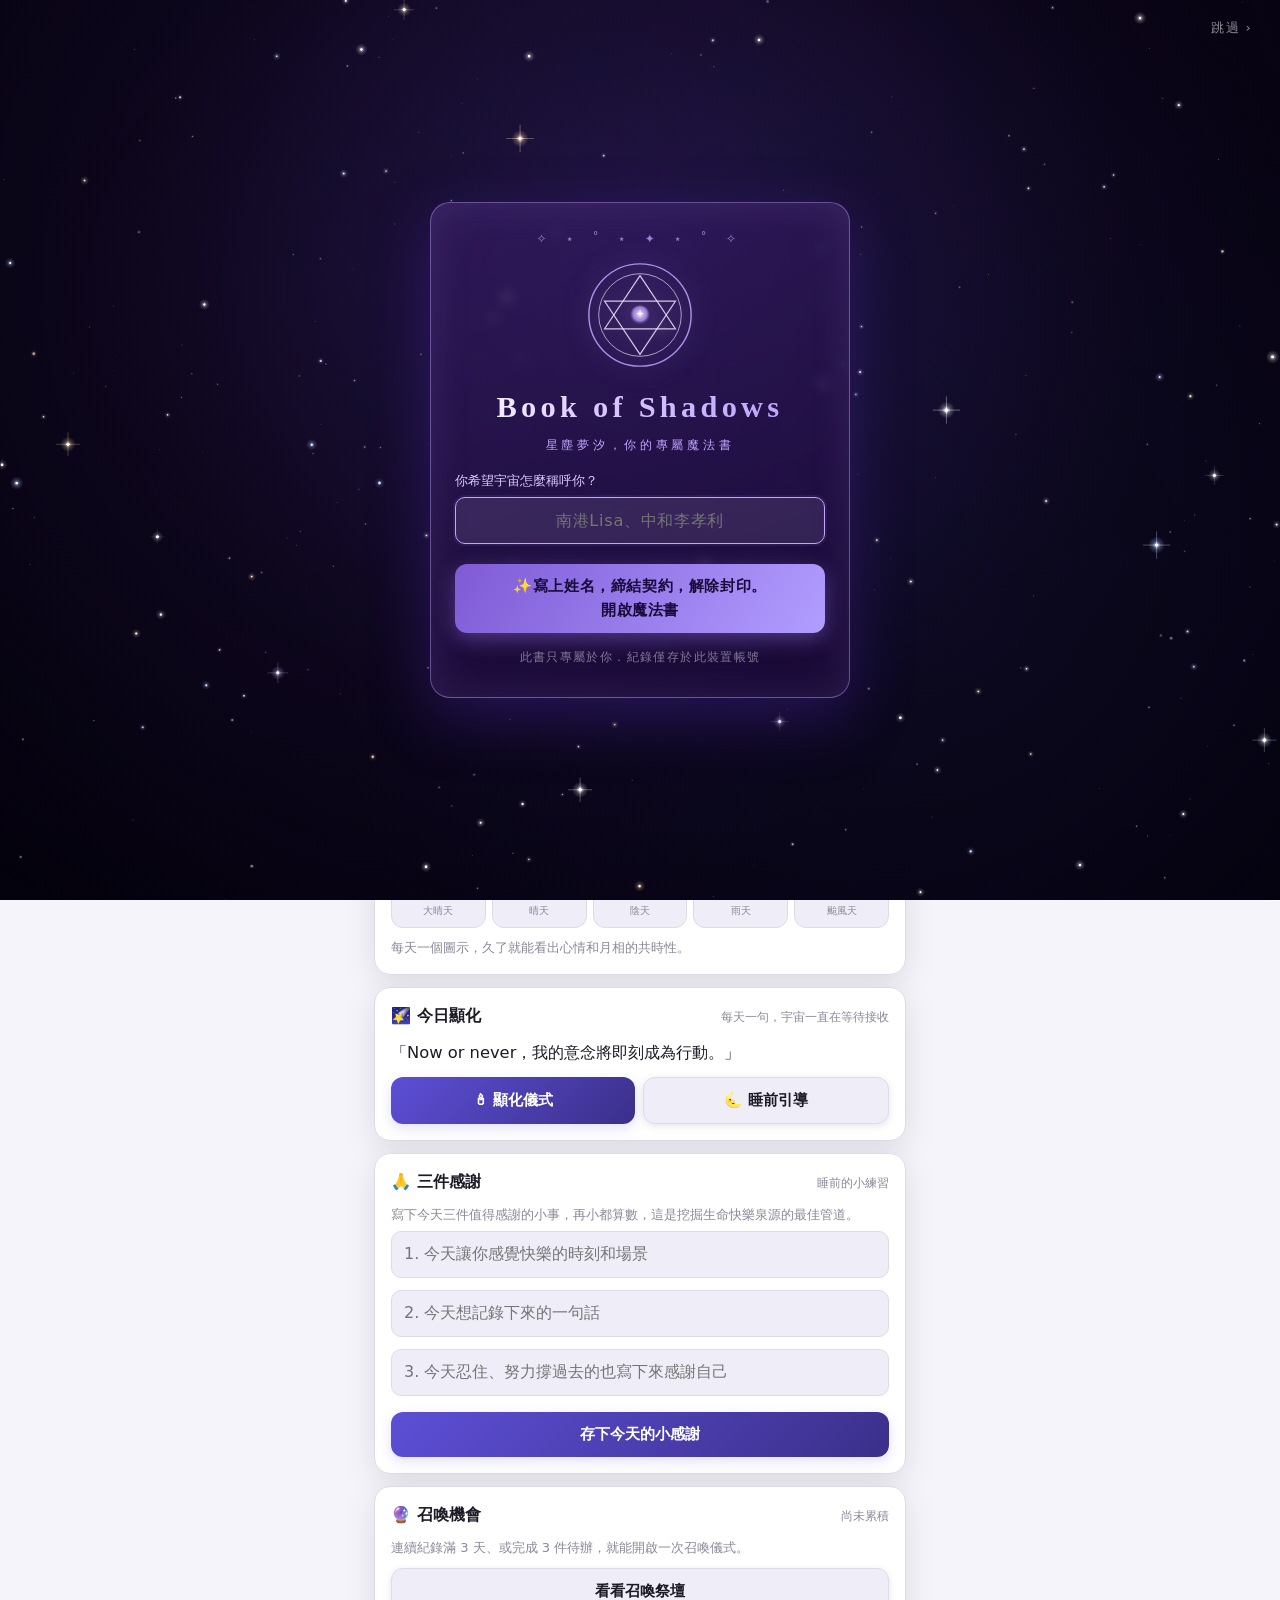
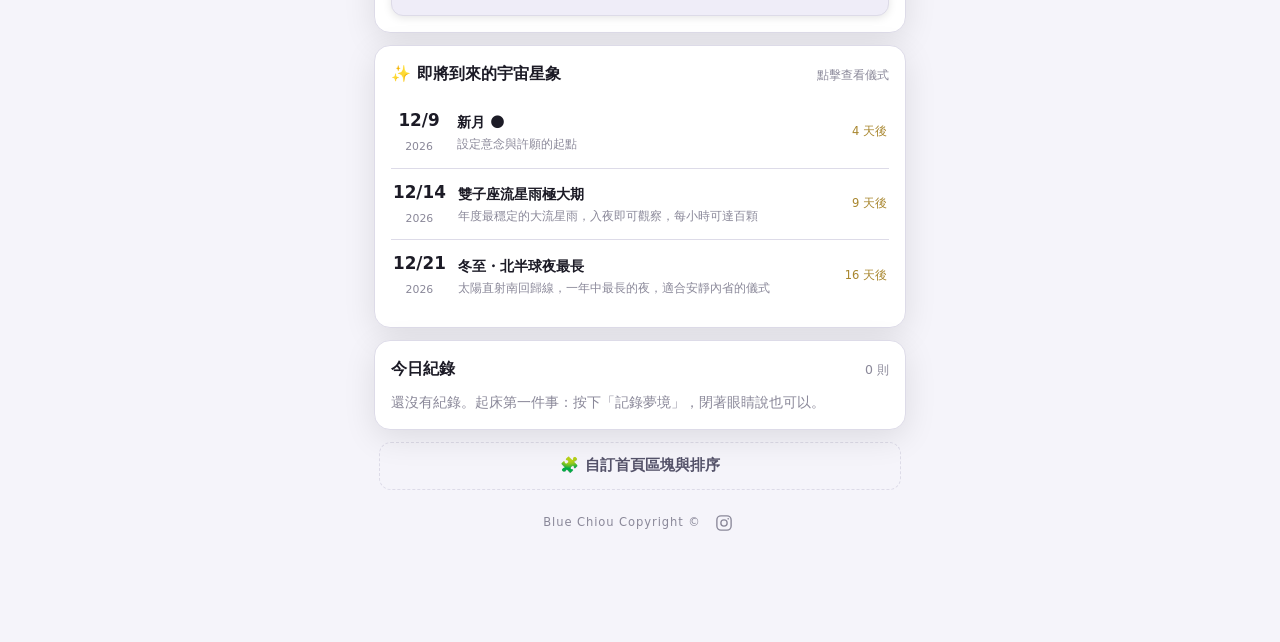
==== index.html @ 649ded1e "feat: 流星雨3%、首頁月齡連結、颱風天安慰視窗、首頁新增事項、三件感謝隨機文案、水晶常見功效、預約入口；fix(月曆): 滿月當天框線與其他格同尺寸 - copy.js：可由後台改的預設文案登記" ====
<!DOCTYPE html>
<html lang="zh-Hant">
<head>
<meta charset="UTF-8">
<meta name="viewport" content="width=device-width, initial-scale=1, viewport-fit=cover, user-scalable=no">
<title>星塵夢汐 Stardust DreamTide</title>
<meta name="description" content="星塵夢汐 — 夢境日記 × 月相許願 × CBT 自我紀錄 × 水晶圖鑑 × 時空膠囊（個人紀錄用途）">
<meta name="theme-color" content="#0d0d14">
<link rel="manifest" href="manifest.webmanifest">
<link rel="icon" href="icons/icon-192.png">
<link rel="apple-touch-icon" href="icons/apple-touch-icon.png">
<meta name="apple-mobile-web-app-capable" content="yes">
<meta name="apple-mobile-web-app-status-bar-style" content="black-translucent">
<meta name="apple-mobile-web-app-title" content="星塵夢汐">
<link rel="stylesheet" href="style.css">
</head>
<body>

<header class="app-header">
  <h1>星塵<span>夢汐</span> <small style="font-size:.65em;color:var(--ink-3)">Stardust DreamTide</small></h1>
  <!-- 收合狀態的動態月相：點一下才展開，平常只佔標題列右側一行字 -->
  <button class="today-moon" id="header-moon" type="button" aria-expanded="false" aria-label="展開即時月相"></button>
</header>

<main>
  <section id="view-today" class="view active"></section>
  <section id="view-dream" class="view"></section>
  <section id="view-cbt" class="view"></section>
  <section id="view-moon" class="view"></section>
  <section id="view-crystal" class="view"></section>
  <section id="view-cosmos" class="view"></section>
  <section id="view-summon" class="view"></section>
  <section id="view-more" class="view"></section>
  <section id="view-settings" class="view"></section>
  <footer class="app-footer">
    <span>Blue Chiou Copyright ©</span>
    <a class="ig-link" href="https://instagram.com/blueicn" target="_blank" rel="noopener noreferrer" aria-label="Blue 的 Instagram（在新分頁開啟）">
      <svg viewBox="0 0 24 24" width="18" height="18" fill="none" stroke="currentColor" stroke-width="1.8"
           stroke-linecap="round" stroke-linejoin="round" aria-hidden="true" focusable="false">
        <rect x="2.5" y="2.5" width="19" height="19" rx="5.5"/>
        <circle cx="12" cy="12" r="4.2"/>
        <circle cx="17.6" cy="6.4" r="1.1" fill="currentColor" stroke="none"/>
      </svg>
    </a>
  </footer>
</main>

<div id="book-landing" class="book-landing hidden" aria-hidden="true"></div>

<!-- 分頁列：可左右滑動，預設顯示六個 -->
<nav class="tabbar">
  <div class="tabbar-scroll" id="tabbar-scroll">
    <button data-tab="today" class="on"><span class="ico">🏠</span>首頁</button>
    <button data-tab="dream"><span class="ico">🌙</span>夢境</button>
    <button data-tab="cbt"><span class="ico">🧠</span>思考</button>
    <button data-tab="moon"><span class="ico">📅</span>月曆</button>
    <button data-tab="crystal"><span class="ico">💎</span>水晶</button>
    <button data-tab="cosmos"><span class="ico">🌌</span>宇宙</button>
    <button data-tab="summon"><span class="ico">🔮</span>召喚</button>
    <button data-tab="more"><span class="ico">🗝</span>寶庫</button>
    <button data-tab="settings"><span class="ico">⚙️</span>設定</button>
    <a data-tab="booking" class="tab-link" href="https://booking.bluechiou.com/" target="_blank" rel="noopener noreferrer"><span class="ico">🎟️</span>預約</a>
  </div>
</nav>

<div id="modal-root"></div>

<script>
  // 從 serverless config 讀 Google Client ID（非機密，可入前端；未設定則雲端功能自動隱藏）
  fetch("api/config", { cache: "no-store" })
    .then(r => r.ok ? r.json() : {})
    .then(c => {
      if (c.googleClientId) {
        window.STARDUST_GOOGLE_CLIENT_ID = c.googleClientId;
        // GIS 可能已經比 fetch 先跑完；補呼叫一次讓 Drive 按鈕出現
        if (typeof initCloud === "function") initCloud();
        if (typeof refreshCloudUI === "function") refreshCloudUI();
      }
    })
    .catch(() => {});
</script>
<script src="copy.js"></script>
<script src="app.js"></script>
<script src="crystal-data.js"></script>
<script src="crystals.js"></script>
<script src="cloud.js"></script>
<script src="account.js"></script>
<script async defer src="https://accounts.google.com/gsi/client"></script>
</body>
</html>
---- style.css ----
/* 夢汐 DreamTide — mobile-first, dark-first */
:root {
  --bg: #0d0d14;
  --surface: #16161f;
  --surface-2: #1e1e2b;
  --line: #2c2c3a;
  --ink: #f2f1f7;
  --ink-2: #b9b7c9;
  --ink-3: #8a8899;
  --accent: #8b7ff0;      /* 主品牌紫 */
  --accent-ink: #ffffff;  /* accent 上的文字色 */
  --accent-deep: #4a3a9a; /* accent 漸層深端 */
  --accent-soft: #2a2745;
  --gold: #e8c874;        /* 月亮金 */
  --chart-1: #3987e5;     /* 圖表單一系列（已驗證） */
  --good: #0ca30c;
  --danger: #e66767;
  /* 月曆圖例五色：刻意「不跟著主題走」。
     主題會改寫 --accent／--gold（暮色主題兩者甚至是同一個橘），
     月曆若沿用就會出現兩種標記同色、看不出差別。 */
  --cal-dream:    #8b7ff0;  /* 夢境・品牌紫 */
  --cal-diary:    #4a9eff;  /* 日記・晴空藍 */
  --cal-cbt:      #4ec9b0;  /* 思考紀錄・青綠 */
  --cal-newmoon:  #9fb6cd;  /* 新月・朔夜銀藍 */
  --cal-fullmoon: #e8c874;  /* 滿月・月亮金 */
  --radius: 16px;
  --nav-h: 62px;
}
@media (prefers-color-scheme: light) {
  :root {
    --bg: #f5f4fa;
    --surface: #ffffff;
    --surface-2: #efedf8;
    --line: #dddbe8;
    --ink: #1c1b26;
    --ink-2: #55536a;
    --ink-3: #8a8899;
    --accent: #5d4fd6;
    --accent-ink: #ffffff;
    --accent-deep: #3b2f8a;
    --accent-soft: #e6e2fb;
    --gold: #a8862e;
    --chart-1: #2a78d6;
    --cal-dream: #5d4fd6; --cal-diary: #2a78d6; --cal-cbt: #12897a;
    --cal-newmoon: #6d8299; --cal-fullmoon: #b8912f;
  }
}

/* 主題：暮色 Dusk（杏橘 × 靛紫 × 深夜藍） */
:root[data-theme="dusk"] {
  color-scheme: dark;
  --bg: #1e1b36;
  --surface: #292643;
  --surface-2: #353159;
  --line: #44426e;
  --ink: #f4f0f7;
  --ink-2: #bbaab8;
  --ink-3: #9d8fae;
  --accent: #e99e75;
  --accent-ink: #292643;
  --accent-deep: #c97f52;
  --accent-soft: #3b3663;
  --gold: #e99e75;
  --chart-1: #3987e5;
}
/* 主題：晨霧 Mist（灰藍 × 櫻粉 × 深青） */
:root[data-theme="mist"] {
  color-scheme: light;
  --bg: #eef3f7;
  --surface: #ffffff;
  --surface-2: #e4edf3;
  --line: #beceda;
  --ink: #22333c;
  --ink-2: #4f6874;
  --ink-3: #988080;
  --accent: #2b4c59;
  --accent-ink: #ffffff;
  --accent-deep: #1d3641;
  --accent-soft: #fcdcdc;
  --gold: #8f7570;
  --chart-1: #2a78d6;
  --cal-dream: #5d4fd6; --cal-diary: #2a78d6; --cal-cbt: #12897a;
  --cal-newmoon: #6d8299; --cal-fullmoon: #b8912f;
}

* { box-sizing: border-box; margin: 0; padding: 0; -webkit-tap-highlight-color: transparent; }
html { font-size: 16px; }
body {
  background: var(--bg);
  background-image:
    radial-gradient(ellipse at 20% 40%, rgba(139, 127, 240, 0.08) 0%, transparent 50%),
    radial-gradient(ellipse at 80% 60%, rgba(232, 200, 116, 0.05) 0%, transparent 50%),
    radial-gradient(ellipse at 50% 0%, rgba(139, 127, 240, 0.04) 0%, transparent 60%);
  background-attachment: fixed;
  color: var(--ink);
  font-family: system-ui, -apple-system, "Segoe UI", "PingFang TC", "Noto Sans TC", sans-serif;
  line-height: 1.55;
  padding-bottom: calc(var(--nav-h) + env(safe-area-inset-bottom));
  min-height: 100vh;
  position: relative;
}
body::before {
  content: "";
  position: fixed;
  top: 0; left: 0; right: 0; bottom: 0;
  background-image:
    radial-gradient(2px 2px at 20px 30px, rgba(255,255,255,.5), rgba(255,255,255,0)),
    radial-gradient(2px 2px at 60px 70px, rgba(255,255,255,.3), rgba(255,255,255,0)),
    radial-gradient(1px 1px at 50px 50px, rgba(255,255,255,.8), rgba(255,255,255,0)),
    radial-gradient(1px 1px at 130px 80px, rgba(255,255,255,.2), rgba(255,255,255,0)),
    radial-gradient(2px 2px at 100px 10px, rgba(255,255,255,.4), rgba(255,255,255,0));
  background-repeat: repeat;
  background-size: 200px 200px;
  animation: twinkle 5s ease-in-out infinite;
  pointer-events: none;
  z-index: -1;
}
@keyframes twinkle {
  0%, 100% { opacity: 0.3; }
  50% { opacity: 0.6; }
}

header.app-header {
  /* iPhone 加到主畫面後狀態列是透明的（black-translucent + viewport-fit=cover），內容會從螢幕最上緣開始畫。
     標題列不避開瀏覽器給的安全區，就會被狀態列／動態島蓋住——看不到，右上角的月相鈕也點不到
     （點狀態列區域只會讓頁面捲回頂端）。所以上緣要把安全區墊出來。 */
  padding: calc(18px + env(safe-area-inset-top, 0px)) 18px 6px;
  display: flex; align-items: baseline; justify-content: space-between;
  border-bottom: 1px solid rgba(139, 127, 240, 0.1);
  /* 釘住之後底下的內容會從後面捲過，需要一層底色才讀得清楚 */
  background: color-mix(in srgb, var(--bg) 84%, transparent);
  -webkit-backdrop-filter: blur(10px);
  backdrop-filter: blur(10px);
  position: -webkit-sticky;
  position: sticky;
  top: 0;
  z-index: 100;
}
header.app-header h1 {
  font-size: 1.25rem;
  letter-spacing: .06em;
  font-weight: 700;
  background: linear-gradient(135deg, var(--ink), var(--ink-2));
  -webkit-background-clip: text;
  -webkit-text-fill-color: transparent;
  background-clip: text;
}
header.app-header h1 span {
  color: var(--accent);
  -webkit-text-fill-color: unset;
  background: none;
}
header.app-header .today-moon {
  font-size: .9rem;
  color: var(--ink-2);
  font-weight: 500;
}

main { padding: 8px 14px 24px; max-width: 560px; margin: 0 auto; }
.view { display: none; }
.view.active { display: block; animation: fade .18s ease; }
@keyframes fade { from { opacity: 0; transform: translateY(4px); } to { opacity: 1; } }

.card {
  background: var(--surface);
  border: 1px solid var(--line);
  border-radius: var(--radius);
  padding: 16px;
  margin: 12px 0;
  backdrop-filter: blur(8px);
  box-shadow: 0 8px 32px rgba(0, 0, 0, 0.1);
  transition: all 0.3s ease;
}
.card:hover {
  border-color: var(--accent-soft);
  box-shadow: 0 12px 48px rgba(139, 127, 240, 0.12);
}
.card h2 { font-size: 1rem; margin-bottom: 10px; display: flex; align-items: center; gap: 8px; }
.card h2 .sub { font-size: .78rem; color: var(--ink-3); font-weight: normal; margin-left: auto; }
.muted { color: var(--ink-3); font-size: .85rem; }
.small { font-size: .82rem; }

/* buttons */
button { font: inherit; color: inherit; background: none; border: none; cursor: pointer; }
.btn {
  display: inline-flex; align-items: center; justify-content: center; gap: 6px;
  background: linear-gradient(135deg, var(--accent), var(--accent-deep));
  color: var(--accent-ink);
  padding: 11px 18px; border-radius: 12px; font-size: .95rem; font-weight: 600;
  width: 100%;
  border: none;
  box-shadow: 0 4px 12px rgba(139, 127, 240, 0.25);
  transition: all 0.2s ease;
}
.btn:hover {
  transform: translateY(-2px);
  box-shadow: 0 8px 20px rgba(139, 127, 240, 0.35);
}
.btn.secondary {
  background: var(--surface-2);
  color: var(--ink);
  border: 1px solid var(--line);
  box-shadow: 0 2px 8px rgba(0, 0, 0, 0.1);
}
.btn.secondary:hover {
  background: var(--surface-2);
  border-color: var(--accent);
  box-shadow: 0 4px 12px rgba(139, 127, 240, 0.15);
}
.btn.ghost {
  background: none;
  border: 1px dashed var(--line);
  color: var(--ink-2);
  box-shadow: none;
}
.btn.ghost:hover {
  border-color: var(--accent);
  color: var(--accent);
  background: rgba(139, 127, 240, 0.05);
}
.btn.small { width: auto; padding: 7px 14px; font-size: .85rem; }
a.btn { text-decoration: none; }   /* <a class="btn"> 會吃到連結預設底線，拿掉才跟一般按鈕一致 */
.btn.danger { border-color: var(--danger); color: var(--danger); }
.btn.danger:not(.ghost):not(.secondary) { background: var(--danger); color: #fff; border: none; }
.btn:active { transform: scale(.98); }
.btn-row { display: flex; gap: 8px; margin-top: 10px; }
.btn-row .btn { flex: 1; }

/* big mic */
.mic-big {
  display: flex; flex-direction: column; align-items: center; gap: 8px;
  margin: 14px auto; width: 108px; height: 108px; border-radius: 50%;
  background: radial-gradient(circle at 35% 30%, var(--accent), var(--accent-deep));
  color: var(--accent-ink); font-size: 2rem; justify-content: center;
  box-shadow: 0 6px 24px rgba(120, 100, 240, .35);
}
.mic-big small { font-size: .7rem; letter-spacing: .1em; }
.mic-big.rec { animation: pulse 1.2s infinite; background: radial-gradient(circle at 35% 30%, #e66767, #a33); }
@keyframes pulse { 0%,100% { transform: scale(1);} 50% { transform: scale(1.06);} }

/* inputs */
textarea, input[type="text"], input[type="date"], input[type="time"], input[type="number"], select {
  width: 100%;
  background: var(--surface-2);
  color: var(--ink);
  border: 1px solid var(--line);
  border-radius: 10px;
  padding: 10px 12px;
  font: inherit;
  margin: 6px 0;
  transition: all 0.2s ease;
  backdrop-filter: blur(4px);
}
textarea:focus, input:focus, select:focus {
  outline: none;
  border-color: var(--accent);
  box-shadow: 0 0 0 2px rgba(139, 127, 240, 0.1);
}
textarea { min-height: 88px; resize: vertical; }
label.field {
  display: block;
  font-size: .82rem;
  color: var(--ink-2);
  margin-top: 10px;
  font-weight: 500;
}

/* chips */
.chips { display: flex; flex-wrap: wrap; gap: 8px; margin: 8px 0; }
.chip {
  padding: 6px 13px; border-radius: 999px; font-size: .85rem;
  background: var(--surface-2); border: 1px solid var(--line); color: var(--ink-2);
}
.chip.on { background: var(--accent-soft); border-color: var(--accent); color: var(--ink); }

/* sliders */
.slider-row { display: flex; align-items: center; gap: 12px; margin: 8px 0; }
.slider-row input[type="range"] { flex: 1; accent-color: var(--accent); }
.slider-row output { min-width: 2.6em; text-align: right; font-variant-numeric: tabular-nums; font-weight: 600; }
.slider-row .emo-name { min-width: 3.6em; font-size: .85rem; color: var(--ink); }

/* 顯化語錄 */
.affirmation { font-size: 1.02rem; line-height: 1.7; margin: 8px 0; color: var(--ink); }

/* 呼吸引導圓圈（4-7-8：吸 4 秒→停 7 秒→吐 8 秒，一輪 19 秒） */
.breath-wrap { display: flex; flex-direction: column; align-items: center; gap: 8px; margin: 14px 0 6px; }
.breath-circle {
  width: 90px; height: 90px; border-radius: 50%;
  background: radial-gradient(circle at 35% 30%, var(--accent-soft), var(--accent));
  opacity: .85; animation: breath478 19s ease-in-out infinite;
}
@keyframes breath478 { 0% { transform: scale(.6); } 21% { transform: scale(1); } 58% { transform: scale(1); } 100% { transform: scale(.6); } }
@media (prefers-reduced-motion: reduce) { .breath-circle { animation: none; } }

/* 夢汐 AI 聊天 */
.chat-log { max-height: 44vh; overflow-y: auto; display: flex; flex-direction: column; gap: 8px; margin: 10px 0; }
.chat-msg {
  max-width: 86%; padding: 8px 12px; border-radius: 14px;
  font-size: .9rem; line-height: 1.6; white-space: pre-wrap; word-break: break-word;
}
.chat-msg.user { align-self: flex-end; background: var(--accent-soft); border: 1px solid var(--accent); }
.chat-msg.assistant { align-self: flex-start; background: var(--surface-2); border: 1px solid var(--line); }

/* 喜怒哀樂：四個情緒分類下拉選單 */
.emo-cats { display: flex; gap: 8px; margin: 8px 0; }
.emo-cats select { flex: 1; min-width: 0; margin: 0; padding: 10px 6px; text-align: center; text-align-last: center; }

/* 自訂情緒：輸入 + ＋ 新增 */
.add-emo { display: flex; gap: 8px; align-items: center; margin: 8px 0; }
.add-emo input[type="text"] { margin: 0; }
.add-emo .btn { flex: 0 0 auto; width: auto; }

/* entry list */
.entry { border-top: 1px solid var(--line); padding: 12px 2px; }
.entry:first-of-type { border-top: none; }
.entry .meta { font-size: .75rem; color: var(--ink-3); display: flex; gap: 8px; flex-wrap: wrap; }
.entry .body { margin-top: 4px; white-space: pre-wrap; word-break: break-word; }
.entry .tags { margin-top: 6px; display: flex; flex-wrap: wrap; gap: 6px; }
.entry .tags span { font-size: .72rem; background: var(--surface-2); border-radius: 999px; padding: 2px 9px; color: var(--ink-2); }
.entry img { max-width: 100%; border-radius: 10px; margin-top: 8px; }
.entry-actions { margin-top: 6px; display:flex; gap:12px; }
.entry-actions button { font-size: .75rem; color: var(--ink-3); text-decoration: underline; }

/* bottom nav */
nav.tabbar {
  position: fixed; bottom: 0; left: 0; right: 0; z-index: 50;
  height: calc(var(--nav-h) + env(safe-area-inset-bottom));
  padding-bottom: env(safe-area-inset-bottom);
  background: var(--surface); border-top: 1px solid var(--line);
  display: flex;
}
/* 可左右滑動：預設顯示六個，其餘滑動帶出 */
.tabbar-scroll {
  display: flex; width: 100%; height: 100%;
  overflow-x: auto; overflow-y: hidden;
  scroll-snap-type: x proximity;
  -webkit-overflow-scrolling: touch;
  scrollbar-width: none;
}
.tabbar-scroll::-webkit-scrollbar { display: none; }
nav.tabbar button {
  flex: 0 0 calc(100% / 6); scroll-snap-align: start;
  display: flex; flex-direction: column; align-items: center; justify-content: center;
  gap: 2px; font-size: .68rem; color: var(--ink-3);
}
nav.tabbar a.tab-link {
  flex: 0 0 calc(100% / 6); scroll-snap-align: start; text-decoration: none;
  display: flex; flex-direction: column; align-items: center; justify-content: center;
  gap: 2px; font-size: .68rem; color: var(--gold);
}
nav.tabbar button .ico, nav.tabbar a.tab-link .ico { font-size: 1.25rem; }
nav.tabbar button.on { color: var(--accent); }
/* 右側漸層提示：暗示還有更多分頁可以滑 */
nav.tabbar::after {
  content: ""; position: absolute; right: 0; top: 0; width: 22px;
  height: var(--nav-h); pointer-events: none;
  background: linear-gradient(to right, transparent, var(--surface));
}

/* moon calendar */
.cal-head { display: flex; align-items: center; justify-content: space-between; margin-bottom: 8px; }
.cal-head b { font-size: 1.02rem; }
/* minmax(0,1fr)：格子內容再高，也不准把整排欄寬撐開（aspect-ratio 會讓高度反過來撐寬度） */
.cal-grid { display: grid; grid-template-columns: repeat(7, minmax(0, 1fr)); gap: 4px; }
.cal-grid .dow { text-align: center; font-size: .68rem; color: var(--ink-3); padding: 4px 0; }
.cal-cell {
  aspect-ratio: 1 / 1.15; border-radius: 10px; background: var(--surface-2);
  display: flex; flex-direction: column; align-items: center; justify-content: center;
  gap: 1px; font-size: .72rem; color: var(--ink-2); position: relative; border: 1px solid transparent;
}
.cal-cell.moon-cell { line-height: 1.25; gap: 2px; }
.cal-cell.blank { background: none; }
.cal-cell.today { border-color: var(--accent); }
.cal-cell.sel { background: var(--accent-soft); }
/* 月曆五色各自獨立，不可互相撞色：
   夢境=品牌紫／日記=藍／思考=青綠／新月=銀藍／滿月=金。
   新月原為 #b3a4ff，與夢境的紫幾乎同色；改成「朔夜銀藍」——
   新月是天空最暗的一晚，銀藍比紫更貼題，也和金色滿月形成冷暖對照。 */
.cal-cell.newmoon { border: 2px dashed var(--cal-newmoon); box-shadow: inset 0 0 0 1px rgba(140,168,196,.28); }
.cal-cell.fullmoon { border: 2px solid var(--cal-fullmoon); box-shadow: 0 0 12px rgba(232,200,116,.35), inset 0 0 0 1px rgba(232,200,116,.4); }
.cal-cell.today.newmoon, .cal-cell.today.fullmoon { border-width: 2px; }
.cal-cell .moon { font-size: .95rem; }
/* 日期旁的「月亮＋照度%」：同時是「詳細月相」的入口，所以邊框會慢慢亮起來提示可以點 */
.cal-cell .moon-chip {
  display: flex; flex-direction: column; align-items: center; gap: 0;
  padding: 1px 4px 2px; line-height: 1; cursor: pointer;
  font: inherit; color: var(--ink-2); background: transparent;
  border: 1px solid color-mix(in srgb, var(--accent) 22%, transparent); border-radius: 9px;
  animation: chip-pulse 2.8s ease-in-out infinite;
}
.cal-cell .moon-chip .moon { font-size: .82rem; line-height: 1.15; }
.cal-cell .moon-chip em { font-style: normal; font-size: .54rem; font-variant-numeric: tabular-nums; color: var(--ink-3); }
@keyframes chip-pulse {
  0%, 100% { border-color: color-mix(in srgb, var(--accent) 18%, transparent); box-shadow: 0 0 0 transparent; }
  50% { border-color: color-mix(in srgb, var(--accent) 80%, transparent); box-shadow: 0 0 7px color-mix(in srgb, var(--accent) 40%, transparent); }
}
/* 滿月「當天」的外框：金色漸層繞著格子轉。之後兩天維持原本靜態的金框。
   外框的盒子大小和其他兩天完全一樣（同樣 2px border）——不用 overflow／偽元素去蓋，
   只是把 border 這一圈的背景換成會轉的錐形漸層（padding-box 放格子底色、border-box 放漸層）。
   會轉靠 @property，不支援的瀏覽器（舊 iOS）由 app.js 不加 .houdini，退回一圈靜態的金色漸層框。 */
@property --gold-ang { syntax: "<angle>"; inherits: false; initial-value: 0deg; }
.cal-cell.fullmoon.fullmoon-day {
  border-color: transparent;
  background:
    linear-gradient(var(--surface-2), var(--surface-2)) padding-box,
    linear-gradient(135deg, #fff6cf, #e8c874 45%, #b8912f) border-box;
  box-shadow: 0 0 14px rgba(232,200,116,.45);
}
.cal-cell.fullmoon.fullmoon-day.sel {
  background:
    linear-gradient(var(--accent-soft), var(--accent-soft)) padding-box,
    linear-gradient(135deg, #fff6cf, #e8c874 45%, #b8912f) border-box;
}
.houdini .cal-cell.fullmoon.fullmoon-day {
  background:
    linear-gradient(var(--surface-2), var(--surface-2)) padding-box,
    conic-gradient(from var(--gold-ang), #fff6cf, #f2cf6b, #b8912f, #f2cf6b, #fff6cf) border-box;
  animation: gold-spin 3.6s linear infinite;
}
.houdini .cal-cell.fullmoon.fullmoon-day.sel {
  background:
    linear-gradient(var(--accent-soft), var(--accent-soft)) padding-box,
    conic-gradient(from var(--gold-ang), #fff6cf, #f2cf6b, #b8912f, #f2cf6b, #fff6cf) border-box;
}
@keyframes gold-spin { to { --gold-ang: 360deg; } }
.cal-cell .dots { display: flex; gap: 2px; height: 5px; }
.cal-cell .dots i { width: 4px; height: 4px; border-radius: 50%; display: block; }
.dot-dream { background: var(--cal-dream); }
.dot-diary { background: var(--cal-diary); }
.dot-cbt   { background: var(--cal-cbt); }
.dot-newmoon { background: var(--cal-newmoon); }
.dot-fullmoon { background: var(--cal-fullmoon); box-shadow: 0 0 6px rgba(232,200,116,.6); }
.cal-legend { display: flex; gap: 14px; margin-top: 8px; font-size: .72rem; color: var(--ink-3); flex-wrap: wrap; }
.cal-legend i { width: 7px; height: 7px; border-radius: 50%; display: inline-block; margin-right: 4px; }

/* astro events */
.event-row { display: flex; gap: 12px; padding: 10px 2px; border-top: 1px solid var(--line); align-items: center; }
.event-row:first-of-type { border-top: none; }
.event-row .d { text-align: center; min-width: 52px; }
.event-row .d b { display: block; font-size: 1.05rem; font-variant-numeric: tabular-nums; }
.event-row .d span { font-size: .68rem; color: var(--ink-3); }
.event-row .t { flex: 1; }
.event-row .t b { font-size: .9rem; }
.event-row .t p { font-size: .76rem; color: var(--ink-3); }
.event-row .cd { font-size: .72rem; color: var(--gold); white-space: nowrap; }
/* 就是今天的那一場天象：外框慢慢發光又變暗，像遠處的星星在呼吸 */
.event-row.today {
  border: 1px solid var(--gold);
  border-radius: 12px;
  padding: 10px 10px;
  margin: 6px 0;
  animation: ev-breathe 3.4s ease-in-out infinite;
}
.event-row.today .cd { font-weight: 700; }
@keyframes ev-breathe {
  0%, 100% { border-color: rgba(232,200,116,.28); box-shadow: 0 0 0 rgba(232,200,116,0); }
  50%      { border-color: rgba(232,200,116,.95); box-shadow: 0 0 16px rgba(232,200,116,.38); }
}
@media (prefers-reduced-motion: reduce) {
  /* 會動的東西對某些人是負擔，關掉動畫但保留金色外框，仍然看得出是今天 */
  .event-row.today { animation: none; border-color: rgba(232,200,116,.9); }
}

/* capsule */
.capsule-sealed { filter: blur(0); text-align: center; padding: 18px 10px; }
.capsule-sealed .lock { font-size: 1.8rem; }

/* wizard */
.wizard-progress { display: flex; gap: 4px; margin-bottom: 12px; }
.wizard-progress i { flex: 1; height: 4px; border-radius: 2px; background: var(--surface-2); }
.wizard-progress i.done { background: var(--accent); }
.socratic {
  background: var(--accent-soft); border-radius: 12px; padding: 12px 14px;
  font-size: .9rem; margin-bottom: 10px; color: var(--ink);
}
.socratic::before { content: "🜛 "; color: var(--accent); }

/* focus timer */
.timer-display { text-align: center; font-size: 3.4rem; font-variant-numeric: tabular-nums; letter-spacing: .04em; margin: 10px 0; }
.timer-intent { text-align: center; color: var(--ink-2); font-size: .9rem; }

/* insights */
.stat-row { display: flex; gap: 10px; margin: 12px 0; }
.stat-tile { flex: 1; background: var(--surface-2); border-radius: 12px; padding: 12px 10px; text-align: center; }
.stat-tile b { display: block; font-size: 1.5rem; }
.stat-tile span { font-size: .7rem; color: var(--ink-3); }
.bar-row { display: flex; align-items: center; gap: 10px; margin: 7px 0; }
.bar-row .lbl { width: 84px; font-size: .8rem; color: var(--ink-2); text-align: right; }
.bar-row .bar { flex: 1; height: 14px; background: var(--surface-2); border-radius: 4px; overflow: hidden; }
.bar-row .bar i { display: block; height: 100%; background: var(--chart-1); border-radius: 0 4px 4px 0; }
.bar-row .val { min-width: 2em; font-size: .8rem; font-variant-numeric: tabular-nums; }
.spark svg { width: 100%; height: 72px; display: block; }

/* 🐚 神奇海螺收藏寶庫（五行元素＋三種星際罕見版） */
.beta-tag {
  background: rgba(255,170,60,.16); color: #d98a1f; border: 1px solid rgba(255,170,60,.4);
  border-radius: 999px; padding: 1px 8px; font-size: .68rem !important;
}
/* 測試中／不可逆操作的提醒框（帳號同步、雲端備份、換密碼⋯） */
.warn-box {
  margin: 10px 0; padding: 10px 12px; border-radius: 12px;
  background: rgba(255,170,60,.1); border: 1px solid rgba(255,170,60,.34);
  color: var(--ink-2); font-size: .78rem; line-height: 1.65;
}
.warn-box b { color: var(--ink); }
/* 文字型按鈕（例：忘記密碼了？） */
.linkish {
  background: none; border: none; padding: 0; font: inherit;
  color: var(--accent); text-decoration: underline; cursor: pointer;
}

/* 📲 安裝 App */
.install-card { border-color: rgba(139,127,240,.4); }
.install-steps {
  margin: 8px 0 4px; padding-left: 22px; font-size: .84rem; line-height: 1.8; color: var(--ink-2);
}
.install-steps li { margin: 4px 0; }
.install-steps b { color: var(--ink); }
.shell-grid { display: grid; grid-template-columns: repeat(auto-fill, minmax(112px, 1fr)); gap: 8px; margin-top: 10px; }
.shell-item {
  display: flex; flex-direction: column; align-items: center; gap: 2px;
  background: var(--surface-2); border-radius: 12px; padding: 10px 6px;
  border: 1px solid transparent; text-align: center;
}
.shell-emoji { font-size: 1.3rem; }
.shell-name { font-size: .68rem; color: var(--ink-2); }
.shell-name i { display: block; font-style: normal; font-size: .6rem; opacity: .8; }
.shell-count { font-size: .78rem; font-weight: 700; font-variant-numeric: tabular-nums; }
.shell-wood  { border-color: rgba(88,170,110,.45); }
.shell-wood  .shell-count { color: #58aa6e; }
.shell-fire  { border-color: rgba(232,96,72,.45); }
.shell-fire  .shell-count { color: #e86048; }
.shell-earth { border-color: rgba(190,150,90,.45); }
.shell-earth .shell-count { color: #be965a; }
.shell-metal { border-color: rgba(214,178,70,.5); }
.shell-metal .shell-count { color: #d6b246; }
.shell-water { border-color: rgba(70,150,225,.45); }
.shell-water .shell-count { color: #4696e1; }
.shell-cosmic {
  border-color: rgba(180,120,255,.55);
  background: linear-gradient(150deg, rgba(150,90,240,.16), rgba(60,120,240,.12));
}
.shell-cosmic .shell-count { color: #b478ff; }
/* 綜觀效應：從軌道上回望地球的那一眼，用地球緣的藍白弧光 */
.shell-overview {
  border-color: rgba(90,190,240,.55);
  background: linear-gradient(150deg, rgba(60,170,240,.18), rgba(20,40,90,.14));
}
.shell-overview .shell-count { color: #5abef0; }
/* 克爾黑旋：全系列最罕見。事件視界的黑，外緣一圈吸積盤的橘金 */
.shell-kerr {
  border-color: rgba(255,170,70,.6);
  background: radial-gradient(circle at 50% 42%, rgba(8,6,14,.92) 34%, rgba(255,150,50,.22) 62%, rgba(120,40,140,.16) 100%);
}
.shell-kerr .shell-count { color: #ffaa46; }
.shell-kerr .shell-name { color: #f3e6d2; }
.shell-rare { box-shadow: 0 0 14px rgba(180,120,255,.25); }
.shell-overview.shell-rare { box-shadow: 0 0 14px rgba(90,190,240,.28); }
.shell-kerr.shell-rare { box-shadow: 0 0 18px rgba(255,160,60,.32); }

/* 心情 5 Level 選擇列 */
.mood-picker { display: flex; gap: 6px; margin: 10px 0; }
.mood-opt {
  flex: 1; display: flex; flex-direction: column; align-items: center; gap: 3px;
  padding: 8px 2px; border-radius: 12px; border: 1px solid var(--line);
  background: var(--surface-2); transition: transform .12s ease, border-color .12s ease;
}
.mood-opt .mood-ico { font-size: 1.4rem; line-height: 1; }
.mood-opt .mood-lbl { font-size: .6rem; color: var(--ink-3); }
.mood-opt.on { border-color: var(--accent); background: color-mix(in srgb, var(--accent) 14%, var(--surface-2)); transform: translateY(-2px); }
.mood-opt.on .mood-lbl { color: var(--accent); }

/* 心情日曆：格子只顯示圖示，與上方月相同格式 */
.mood-grid { margin-top: 10px; }
.cal-cell.mood-cell { align-items: center; justify-content: center; gap: 0; }
.mood-cell .mc-day { font-size: .6rem; color: var(--ink-3); line-height: 1; }
.mood-cell .mc-ico { font-size: 1.05rem; line-height: 1.2; min-height: 1.2em; }
.mood-cell.future { opacity: .35; }
.mood-legend { flex-wrap: wrap; gap: 8px; }
.mood-bars { margin-top: 10px; }
.mood-bars .lbl { width: 92px; }

/* 心情圖示樣式挑選 */
.ms-row {
  display: flex; align-items: center; justify-content: space-between; gap: 10px; width: 100%;
  padding: 10px 12px; margin: 6px 0; border-radius: 12px;
  border: 1px solid var(--line); background: var(--surface-2); text-align: left;
}
.ms-row.on { border-color: var(--accent); background: color-mix(in srgb, var(--accent) 12%, var(--surface-2)); }
.ms-name { font-size: .84rem; font-weight: 600; }
.ms-icons { font-size: 1.05rem; letter-spacing: .12em; }

/* 🧩 自訂首頁 */
.hc-list { margin: 8px 0; }
.hc-row {
  display: flex; align-items: center; gap: 8px;
  padding: 8px 10px; margin: 6px 0; border-radius: 12px;
  border: 1px solid var(--line); background: var(--surface-2);
}
.hc-main { flex: 1; display: flex; align-items: center; gap: 10px; font-size: .86rem; }
.hc-main i { display: block; font-style: normal; font-size: .68rem; color: var(--ink-3); }
.hc-move { display: flex; gap: 4px; }
.hc-move button {
  width: 30px; height: 30px; border-radius: 8px; border: 1px solid var(--line);
  background: var(--surface); color: var(--ink-2); font-size: .7rem;
}
.hc-move button:disabled { opacity: .3; }

/* 🔮 召喚祭壇
   --altar-bg 由 app.js 的 applyAltarBackdrop() 每次進頁面隨機換一張（assets/altar/*.webp）；
   還沒換上去（或圖片抓不到）時，退回原本的 assets/altar.jpg。 */
.altar {
  position: relative; margin: 10px 5px; border-radius: 18px; overflow: hidden;
  min-height: 540px; display: flex; align-items: flex-end;
  background-color: #0b0a12;
  background-image: var(--altar-bg, url("assets/altar.jpg"));
  background-position: center; background-size: cover; background-repeat: no-repeat;
  transition: background-image .45s ease;
  box-shadow: 0 12px 34px rgba(0,0,0,.4);
}
.altar-clouds { position: absolute; inset: 0; width: 100%; height: 100%; pointer-events: none; }
.altar-inner {
  position: relative; z-index: 1; width: 100%; padding: 34px 18px 20px; text-align: center;
  background: linear-gradient(to top, rgba(6,4,11,.97) 42%, rgba(6,4,11,.86) 66%, rgba(6,4,11,.5) 84%, transparent);
  color: #f3eefb;
}
.altar-kicker { color: #e6c7d6; letter-spacing: .42em; font-size: .68rem; margin-bottom: 6px; }
.altar-title {
  font-family: Georgia, "Songti TC", serif; font-size: 1.35rem; letter-spacing: .1em; margin-bottom: 6px;
  background: linear-gradient(120deg, #fff, #e7d7ff 45%, #cbb6ff);
  -webkit-background-clip: text; background-clip: text; color: transparent;
}
.altar-sub { font-size: .82rem; color: #d9cfe8; margin-bottom: 14px; }
.altar-sub b { color: #fff; }
.altar-btn {
  width: 100%; max-width: 300px; padding: 14px 18px; border-radius: 999px; border: none;
  font-size: .98rem; font-weight: 700; letter-spacing: .05em; color: #1a1030;
  background: linear-gradient(120deg, #e8e3f7, #b9a6ec);
  box-shadow: 0 6px 24px rgba(170,140,240,.45);
  animation: altar-pulse 2.6s ease-in-out infinite;
}
.altar-btn.off {
  background: rgba(255,255,255,.1); color: rgba(255,255,255,.55);
  border: 1px solid rgba(255,255,255,.18); box-shadow: none; animation: none;
}
@keyframes altar-pulse {
  0%, 100% { box-shadow: 0 6px 24px rgba(170,140,240,.4); }
  50% { box-shadow: 0 6px 34px rgba(200,175,255,.75); }
}
.altar-hint { margin-top: 10px; font-size: .72rem; color: rgba(245,240,255,.6); }
.altar-hint b { color: #e7d7ff; }
.summon-rules { margin: 8px 0 4px; padding-left: 20px; font-size: .82rem; line-height: 1.7; color: var(--ink-2); }
.summon-rules li { margin: 4px 0; }

/* 💋 辣妹留言板：預設約五則高度，可上下捲動看更多 */
.board-list {
  margin-top: 10px; max-height: 300px; overflow-y: auto;
  border: 1px solid var(--line); border-radius: 12px; padding: 6px 10px;
  background: var(--surface-2);
  -webkit-overflow-scrolling: touch;
}
.bd-item { padding: 8px 0; border-bottom: 1px solid var(--line); }
.bd-item:last-child { border-bottom: none; }
.bd-head { display: flex; align-items: baseline; justify-content: space-between; gap: 8px; }
.bd-head b { font-size: .84rem; }
.bd-head span { font-size: .68rem; color: var(--ink-3); flex: none; }
.bd-body { font-size: .84rem; color: var(--ink-2); margin-top: 3px; line-height: 1.6; overflow-wrap: anywhere; }
.board-note { margin-top: 8px; opacity: .75; }

/* 📕 封印魔法書 */
.seal-fx { background: rgba(8,6,16,.72); }

/* 召喚結果 */
.summon-res { text-align: center; padding: 12px 4px 4px; }
.summon-res .sr-emoji { font-size: 3.4rem; line-height: 1; animation: sr-pop .5s cubic-bezier(.2,1.4,.4,1); }
.summon-res h3 { margin: 10px 0 6px; }
.summon-res.rare .sr-emoji { filter: drop-shadow(0 0 16px rgba(180,120,255,.85)); }
.sr-rare { color: #b478ff; letter-spacing: .3em; font-size: .7rem; margin-bottom: 4px; }
/* 克爾黑旋抽到時換成吸積盤的橘金，讓最罕見的那一顆一眼認得出來 */
.summon-res.kerr .sr-emoji { filter: drop-shadow(0 0 22px rgba(255,160,60,.9)); }
.summon-res.kerr .sr-rare { color: #ffaa46; }
.sr-merged { color: var(--accent); font-size: .86rem; font-weight: 600; margin: 6px 0; }
@keyframes sr-pop { from { transform: scale(.3); opacity: 0; } to { transform: scale(1); opacity: 1; } }
@media (prefers-reduced-motion: reduce) {
  .altar-btn, .summon-res .sr-emoji, .broadcast .bc-icon { animation: none; }
}

/* 宇宙分頁的子分頁列：橫向可捲，手機上放得下五個 */
/* sticky：往下捲內容時這一列固定停在標題列下方，隨時可以換子分頁。
   --header-h 由 app.js 依標題列實際高度量出來寫進 :root——字級、主題、
   有沒有瀏海都會改變那個高度，寫死數字就會露出一條縫或蓋住東西。
   背景要不透明，否則卡片會從底下透出來。 */
.subtabs {
  display: flex; gap: 6px; overflow-x: auto; padding: 8px 2px;
  scrollbar-width: none; -webkit-overflow-scrolling: touch;
  position: sticky; top: var(--header-h, 56px); z-index: 90;
  background: var(--bg);
  margin: 0 -14px; padding-left: 14px; padding-right: 14px;   /* 貼齊 main 的內距，捲動時左右不留縫 */
}
.subtabs::-webkit-scrollbar { display: none; }
.subtab {
  flex: 0 0 auto; display: inline-flex; align-items: center; gap: 5px;
  background: var(--surface-2); color: var(--ink-2); border: 1px solid var(--line);
  border-radius: 999px; padding: 7px 14px; font-size: .82rem; cursor: pointer;
}
.subtab.on { background: var(--accent-soft); border-color: var(--accent); color: var(--ink); font-weight: 600; }
.subtab span { font-size: .95rem; }

/* 首頁連續紀錄卡片（Duolingo 式火焰）：任何一種紀錄都算今天有來 */
.stk-head { display: flex; align-items: center; gap: 12px; flex-wrap: wrap; }
.stk-flame { display: flex; align-items: center; gap: 10px; }
.stk-fire { font-size: 2.1rem; line-height: 1; filter: grayscale(1); opacity: .5; }
.stk-fire.lit { filter: none; opacity: 1; }
.stk-count b { display: block; font-size: 1.7rem; line-height: 1; font-variant-numeric: tabular-nums; }
.stk-count span { display: block; font-size: .66rem; color: var(--ink-2); margin-top: 3px; }
.stk-note { flex: 1; min-width: 150px; margin: 0; font-size: .76rem; color: var(--ink-2); line-height: 1.55; }
.stk-days { display: flex; gap: 5px; margin: 14px 0 4px; }
.stk-day { flex: 1; text-align: center; }
.stk-day i {
  display: flex; align-items: center; justify-content: center;
  aspect-ratio: 1; border-radius: 50%; font-style: normal; font-size: .95rem;
  background: var(--surface-2); border: 1px dashed var(--line);
}
.stk-day.done i { background: var(--accent-soft); border: 1px solid var(--accent); }
.stk-day.now i { box-shadow: 0 0 0 2px var(--gold); }
.stk-day span { display: block; font-size: .58rem; color: var(--ink-3); margin-top: 3px; font-variant-numeric: tabular-nums; }

/* 設定：功能顯示（把用不到的底部分頁收起來） */
.feat-list { margin-top: 10px; }
.feat-row {
  display: flex; align-items: center; justify-content: space-between; gap: 10px;
  padding: 11px 2px; border-top: 1px solid var(--line); cursor: pointer;
}
.feat-row:first-child { border-top: none; }
.feat-name { display: flex; align-items: center; gap: 11px; font-size: .9rem; }
.feat-ico { font-style: normal; font-size: 1.1rem; width: 1.4em; text-align: center; }
.feat-tog { width: 20px; height: 20px; accent-color: var(--accent); flex: none; }

/* 有新版本的橫幅：壓在分頁列上方，不擋住底部導覽 */
.update-bar {
  position: fixed; left: 50%; transform: translateX(-50%); bottom: calc(74px + env(safe-area-inset-bottom));
  z-index: 150; display: flex; align-items: center; gap: 10px;
  background: var(--surface-2); border: 1px solid var(--accent); border-radius: 14px;
  padding: 8px 10px 8px 14px; font-size: .84rem; color: var(--ink);
  box-shadow: 0 6px 24px rgba(0,0,0,.35); max-width: min(92vw, 420px);
  animation: sr-pop .32s cubic-bezier(.2,1.4,.4,1);
}
.update-bar .upd-x {
  background: none; border: 0; color: var(--ink-2); font-size: 1rem; line-height: 1;
  padding: 4px 2px; cursor: pointer;
}
@media (prefers-reduced-motion: reduce) { .update-bar { animation: none; } }

/* 站內通報卡片 */
.broadcast { text-align: center; padding: 10px 4px 2px; }
.broadcast .bc-tag { color: var(--accent); letter-spacing: .28em; font-size: .68rem; margin-bottom: 6px; }
.broadcast .bc-icon { font-size: 3.2rem; line-height: 1; animation: sr-pop .5s cubic-bezier(.2,1.4,.4,1); }
.broadcast h3 { margin: 10px 0 6px; }
.bc-reward {
  margin: 12px auto 4px; display: inline-block; padding: 6px 14px; border-radius: 999px;
  background: var(--accent-soft); border: 1px solid var(--accent); font-size: .84rem; font-weight: 600;
}

/* 星塵專欄・中英對照閱讀器 */
.art-bi .art-sub { color: var(--accent); font-size: .88rem; margin: -4px 0 6px; }
.art-bi .art-text { line-height: 1.8; margin: 10px 0 4px; }
.art-bi .art-sep { border: 0; border-top: 1px solid var(--line); width: 42%; margin: 20px auto; }
.art-bi .art-lang {
  margin: 26px 0 16px; text-align: center; color: var(--ink-2);
  letter-spacing: .3em; font-size: .7rem; text-transform: uppercase;
  border-top: 1px solid var(--line); padding-top: 14px;
}

/* misc */
.banner {
  background: linear-gradient(120deg, var(--accent-soft), var(--surface));
  border: 1px solid var(--accent); border-radius: var(--radius);
  padding: 12px 14px; margin: 12px 0; font-size: .88rem;
}
.disclaimer { font-size: .72rem; color: var(--ink-3); text-align: center; margin: 18px 8px 6px; }
.app-footer {
  display: flex; align-items: center; justify-content: center; gap: 10px;
  font-size: .72rem; color: var(--ink-3); letter-spacing: .08em; padding: 14px 8px 20px; margin-top: 6px;
}
.app-footer .ig-link {
  display: inline-flex; color: var(--ink-3); line-height: 0;
  padding: 4px; border-radius: 8px; transition: color .2s ease;
}
.app-footer .ig-link:hover, .app-footer .ig-link:focus-visible { color: var(--accent); }
/* 問候卡 */
.greet-card {
  background: linear-gradient(120deg, var(--accent-soft), var(--surface));
  border-color: var(--accent);
}
.greet-row { display: flex; align-items: center; gap: 14px; }
.greet-ico { font-size: 2.1rem; line-height: 1; flex-shrink: 0; }
.greet-en { font-size: 1.05rem; font-weight: 600; letter-spacing: .02em; color: var(--ink); }
.greet-en b { color: var(--accent); font-weight: 700; }
.greet-zh { font-size: .82rem; color: var(--ink-2); margin-top: 2px; }
.greet-edit {
  margin-left: auto; font-size: .95rem; color: var(--ink-3); padding: 4px 8px;
  border-radius: 8px; border: 1px solid transparent;
}
.greet-edit:hover { background: var(--surface-2); border-color: var(--line); color: var(--ink); }

/* 主題選擇器 */
.theme-row { display: flex; gap: 8px; }
.theme-swatch {
  flex: 1; display: flex; flex-direction: column; align-items: center; gap: 7px;
  padding: 12px 6px 10px; border-radius: 12px;
  background: var(--surface-2); border: 1.5px solid var(--line); color: var(--ink-2);
  font-size: .8rem;
}
.theme-swatch.on { border-color: var(--accent); color: var(--ink); }
.theme-swatch .dots { display: flex; gap: 4px; }
.theme-swatch .dots i { width: 16px; height: 16px; border-radius: 50%; display: block; border: 1px solid rgba(128,128,128,.35); }

/* 魔法過場 */
.fx-overlay {
  position: fixed; inset: 0; z-index: 500; background: #0a0914;
  transition: opacity .24s ease; cursor: pointer;
}
.fx-overlay canvas { position: absolute; inset: 0; width: 100%; height: 100%; }
.fx-caption {
  position: absolute; left: 0; right: 0; bottom: 22vh; text-align: center;
  color: #e8c874; font-size: 1rem; letter-spacing: .25em; text-shadow: 0 0 12px rgba(232,200,116,.6);
  animation: fx-breathe 1.6s ease-in-out infinite;
}
.fx-skip {
  position: absolute; left: 0; right: 0; bottom: calc(10vh + env(safe-area-inset-bottom));
  text-align: center; color: rgba(255,255,255,.35); font-size: .72rem; letter-spacing: .2em;
}
@keyframes fx-breathe { 0%,100% { opacity: .75; } 50% { opacity: 1; } }
@media (prefers-reduced-motion: reduce) { .fx-overlay { display: none; } }

/* 🌠 流星雨彩蛋：全面蓋版 */
html.meteor-open, html.meteor-open body { overflow: hidden; }
.meteor-fx {
  position: fixed; inset: 0; z-index: 480;
  transition: opacity .4s ease;
  display: flex; flex-direction: column; align-items: center; justify-content: center;
  animation: meteor-in .5s ease;
}
@keyframes meteor-in { from { opacity: 0; } to { opacity: 1; } }
.meteor-fx canvas { position: absolute; inset: 0; width: 100%; height: 100%; }
.meteor-copy {
  position: relative; z-index: 1; text-align: center; padding: 0 28px;
  color: #fff8e6; text-shadow: 0 0 18px rgba(255,225,150,.55), 0 2px 10px rgba(0,0,0,.6);
}
.meteor-copy p { margin: 10px 0; line-height: 1.6; }
.meteor-copy .mc-1 {
  font-size: 1.5rem; font-weight: 700; letter-spacing: .06em;
  animation: fx-breathe 2.4s ease-in-out infinite;
}
.meteor-copy .mc-2 { font-size: 1.06rem; color: #f6ecd8; }
.meteor-copy .mc-3 { font-size: 1.06rem; color: #f6ecd8; }
.meteor-foot {
  position: absolute; left: 0; right: 0; z-index: 1;
  bottom: calc(9vh + env(safe-area-inset-bottom));
  display: flex; flex-direction: column; align-items: center; gap: 14px;
}
.meteor-ring { position: relative; width: 44px; height: 44px; }
.meteor-ring svg { width: 44px; height: 44px; transform: rotate(-90deg); }
.meteor-ring circle { fill: none; stroke-width: 2; }
.meteor-ring .mr-bg { stroke: rgba(255,255,255,.14); }
.meteor-ring .mr-fg { stroke: rgba(255,236,190,.85); stroke-linecap: round; transition: stroke-dashoffset .3s linear; }
.meteor-ring b {
  position: absolute; inset: 0; display: flex; align-items: center; justify-content: center;
  font-size: .8rem; font-weight: 600; color: rgba(255,246,225,.85); font-variant-numeric: tabular-nums;
}
.meteor-skip {
  color: rgba(255,255,255,.45); font-size: .74rem; letter-spacing: .18em;
  padding: 6px 16px; border-radius: 999px; border: 1px solid rgba(255,255,255,.16);
  background: rgba(255,255,255,.05);
  animation: meteor-in .5s ease;
}
.meteor-skip:hover { color: #fff; }
@media (prefers-reduced-motion: reduce) { .meteor-fx { display: none; } }

.modal-mask {
  position: fixed; inset: 0; background: rgba(0,0,0,.55); z-index: 100;
  display: flex; align-items: flex-end; justify-content: center;
}
.modal {
  background: var(--surface); border-radius: 20px 20px 0 0; width: 100%; max-width: 560px;
  max-height: 88vh; overflow-y: auto; padding: 18px 16px calc(18px + env(safe-area-inset-bottom));
}
.modal h3 { margin-bottom: 10px; }
.hidden { display: none !important; }
.right { text-align: right; }
.center { text-align: center; }
photo-thumb, .photo-thumb { max-width: 100%; border-radius: 10px; }

/* ================= 水晶模組・Minéralogie 復古博物海報 ================= */
.field-row { display: grid; grid-template-columns: 1fr 1fr; gap: 10px; }
.btn-col { display: flex; flex-direction: column; gap: 8px; margin-top: 8px; }

/* 海報紙：米白羊皮紙 × 墨線雙框 × 襯線字 */
.mineral-poster {
  --paper: #f4efe2; --paper-2: #eae3d0; --mink: #4a3a2c; --mink-2: #7a6a55;
  background: var(--paper);
  background-image: radial-gradient(ellipse at 30% 20%, #fffdf6 0%, transparent 55%),
    radial-gradient(ellipse at 80% 90%, #e6ddc6 0%, transparent 50%);
  border: 1px solid var(--mink-2);
  outline: 4px solid var(--paper);
  box-shadow: 0 0 0 5px var(--mink-2), 0 6px 18px rgba(0, 0, 0, .28);
  border-radius: 2px;
  margin: 12px 5px 10px;
  padding: 14px 10px 10px;
  color: var(--mink);
  font-family: Georgia, "Songti TC", "Noto Serif TC", serif;
}
.mp-title { text-align: center; font-size: 1.25em; letter-spacing: .35em; text-indent: .35em; font-weight: 700; }
.mp-title::before, .mp-title::after { content: "·"; color: var(--mink-2); margin: 0 6px; }
.mp-subtitle { text-align: center; font-size: .72em; color: var(--mink-2); letter-spacing: .2em; margin: 2px 0 10px; border-bottom: 1px solid var(--mink-2); padding-bottom: 8px; }
.mp-grid { display: grid; grid-template-columns: repeat(3, 1fr); gap: 6px 4px; }
@media (min-width: 480px) { .mp-grid { grid-template-columns: repeat(4, 1fr); } }
.mp-item {
  background: none; border: none; padding: 4px 2px; cursor: pointer; text-align: center;
  color: var(--mink); font-family: inherit; border-radius: 6px; position: relative;
}
.mp-item:active { background: rgba(74, 58, 44, .08); }
.mp-num { position: absolute; top: 2px; left: 6px; font-style: italic; font-size: .72em; color: var(--mink-2); }
.mp-fig { display: block; }
.mp-fig svg { width: 100%; max-width: 88px; height: auto; display: block; margin: 0 auto; }
.mp-name { display: block; font-size: .78em; line-height: 1.25; margin-top: 2px; }
.mp-name small { display: block; font-style: italic; font-size: .82em; color: var(--mink-2); }
.mp-footer { border-top: 1px solid var(--mink-2); margin-top: 10px; padding-top: 6px; text-align: center; font-size: .62em; letter-spacing: .12em; color: var(--mink-2); line-height: 1.7; }
.mp-footer span { letter-spacing: 0; font-style: italic; }
.mp-empty { padding-bottom: 4px; }

/* 圖鑑上「收藏架已經有這一種」的金框標記 */
.mp-item.mp-owned {
  border: 1.5px solid #b08d3a;
  background: rgba(176, 141, 58, .09);
  box-shadow: inset 0 0 0 1px rgba(176, 141, 58, .25);
}
.mp-item.mp-owned .mp-name { font-weight: 700; }
.mp-item.mp-owned::after {
  content: "✦"; position: absolute; top: 2px; right: 5px;
  font-size: .7em; color: #b08d3a;
}
.mp-owned-note { text-align: center; font-size: .68em; color: #8a6d24; letter-spacing: .06em; margin: -4px 0 8px; }

/* 收藏照片：復古暈影相片 */
.shelf-photo, .brc-photo { width: 100%; max-width: 88px; aspect-ratio: 1; object-fit: cover; border-radius: 4px; border: 3px solid #fffdf6; box-shadow: 0 1px 4px rgba(74, 58, 44, .4); filter: sepia(.18) saturate(.95); margin: 6px auto 0; display: block; }
.shelf-photo.big, .brc-photo.big { max-width: 100%; aspect-ratio: auto; }
.shelf-noimg { font-size: 2em; display: block; padding: 18px 0; }

/* 手鍊：沒拍照時用組成水晶的插圖疊成一小串珠 */
.brc-beads { display: flex; justify-content: center; align-items: flex-end; gap: -6px; }
.brc-beads svg { width: 34px; height: auto; margin: 0 -4px; }
/* 手鍊表單的水晶複選：清單長，限制高度可捲動 */
.brc-pick { max-height: 168px; overflow-y: auto; padding: 4px; border: 1px solid var(--line); border-radius: 10px; }

/* 今日水晶 */
.cod-row { display: flex; gap: 12px; align-items: flex-start; width: 100%; background: none; border: none; padding: 6px 0; cursor: pointer; color: var(--ink); text-align: left; font-family: inherit; }
.cod-fig { flex: 0 0 88px; }
.cod-fig svg { width: 88px; height: 88px; background: #f4efe2; border-radius: 8px; border: 1px solid #7a6a55; padding: 3px; }
.cod-txt b { font-size: 1.05em; }
.cod-en { font-style: italic; color: var(--ink-3); font-size: .85em; margin-left: 4px; }
.cod-lore { color: var(--ink-3); line-height: 1.5; }

/* 詳細頁 */
.cd-head { display: flex; gap: 12px; align-items: flex-start; margin-bottom: 8px; }
.cd-fig { flex: 0 0 96px; }
.cd-fig svg, .mineral-paper { background: #f4efe2; border: 1px solid #7a6a55; border-radius: 8px; }
.cd-fig svg { width: 96px; height: 96px; padding: 3px; }
.cd-fig img { width: 96px; border-radius: 8px; }
.cd-en { font-style: italic; color: var(--ink-2); margin: 0 0 2px; }
.chakra-dot { display: inline-block; width: 10px; height: 10px; border-radius: 50%; margin-right: 3px; vertical-align: -1px; }

/* 篩選 chips */
.crystal-filters { display: flex; flex-wrap: wrap; gap: 6px; margin-top: 8px; }
.crystal-filters .chip { font-size: .78rem; }
#cf-q { width: 100%; margin-top: 4px; }

/* 儀式教學 */
.ritual-crystals { display: flex; gap: 6px; overflow-x: auto; padding: 6px 0; }
.rc-chip { flex: 0 0 auto; background: #f4efe2; color: #4a3a2c; border: 1px solid #7a6a55; border-radius: 8px; padding: 4px 8px 6px; font-size: .74rem; cursor: pointer; font-family: Georgia, "Songti TC", serif; text-align: center; }
.rc-fig svg { width: 52px; height: 52px; display: block; margin: 0 auto; }
.ritual-steps { margin: 10px 0 4px 2px; padding-left: 20px; display: grid; gap: 8px; font-size: .9em; line-height: 1.55; }
.crystal-hint-link { color: var(--accent); text-decoration: underline dotted; }

/* ================= 星塵樹洞（鎖定卡片） ================= */
.locked-card { position: relative; opacity: .78; }
.locked-card .locked-msg {
  background: var(--surface-2); border: 1px dashed var(--line);
  border-radius: 12px; padding: 10px 14px; text-align: center;
  color: var(--ink-2); font-size: .92rem; margin: 8px 0 6px;
}

/* ================= 隨身小本本 & 代辦事項 ================= */
.nb-item {
  border-top: 1px solid var(--line); padding: 8px 2px;
  display: grid; grid-template-columns: 1fr auto; gap: 4px 8px;
  align-items: start;
}
.nb-item:first-child { border-top: none; }
.nb-item .nb-body { white-space: pre-wrap; word-break: break-word; font-size: .92rem; }
.nb-item .nb-meta { grid-column: 1; font-size: .7rem; color: var(--ink-3); }
.nb-item .nb-del { grid-column: 2; grid-row: 1 / span 2; font-size: .8rem; color: var(--ink-3); padding: 2px 6px; }
.nb-item .nb-del:hover { color: var(--danger); }

.td-item {
  display: flex; align-items: center; gap: 10px;
  padding: 8px 6px; border-top: 1px solid var(--line); cursor: pointer;
}
.td-item:first-child { border-top: none; }
.td-item input[type="checkbox"] {
  width: 18px; height: 18px; accent-color: var(--accent); flex-shrink: 0; margin: 0;
}
.td-item .td-text { flex: 1; font-size: .92rem; word-break: break-word; }
.td-item.done .td-text { text-decoration: line-through; color: var(--ink-3); }
.td-item .td-del { color: var(--ink-3); font-size: .8rem; padding: 2px 6px; }
.td-item .td-del:hover { color: var(--danger); }

/* ================= 訂製手鍊 CTA ================= */
.bracelet-card { background: linear-gradient(120deg, var(--accent-soft), var(--surface)); border-color: var(--accent); }
.bracelet-btn { text-decoration: none; }

/* 新水晶種類建議格 */
.mp-suggest { border: 1px dashed var(--mink-2, #7a6a55); border-radius: 6px; }
.mp-suggest .mp-suggest-glyph {
  display: flex; align-items: center; justify-content: center;
  width: 88px; height: 88px; margin: 0 auto;
  font-size: 2.2em; color: var(--mink-2, #7a6a55);
  background: rgba(122, 106, 85, .06); border-radius: 6px;
}

/* ================= Book of Shadows 首頁 ================= */
html.book-open, html.book-open body { overflow: hidden; }
.book-landing {
  position: fixed; inset: 0; z-index: 400;
  background: radial-gradient(ellipse at 50% 30%, #1c1240 0%, #0a0517 55%, #04020c 100%);
  color: #f5efff;
  display: flex; align-items: center; justify-content: center;
  padding: 24px 20px calc(24px + env(safe-area-inset-bottom));
  overflow-y: auto;
  animation: book-in .38s ease;
}
.book-landing.hidden { display: none; }
@keyframes book-in { from { opacity: 0; transform: scale(1.03); } to { opacity: 1; } }

.book-stars {
  position: absolute; inset: 0; display: block;
  width: 100%; height: 100%; pointer-events: none; opacity: 1;
}

.book-skip {
  position: absolute; top: calc(env(safe-area-inset-top) + 12px); right: 18px;
  color: rgba(255,255,255,.55); font-size: .82rem; letter-spacing: .1em;
  padding: 6px 10px; border-radius: 8px;
}
.book-skip:hover { color: #fff; background: rgba(255,255,255,.08); }

.book-cover {
  position: relative; z-index: 1;
  max-width: 420px; width: 100%;
  padding: 26px 24px 30px;
  background: linear-gradient(160deg, rgba(60,32,110,.55), rgba(28,10,60,.75));
  border: 1px solid rgba(196,164,255,.45);
  border-radius: 20px;
  box-shadow: 0 20px 60px rgba(80,40,180,.35), inset 0 0 40px rgba(196,164,255,.12);
  text-align: center;
  backdrop-filter: blur(6px);
}
.book-runes { color: #c4a4ff; letter-spacing: .6em; font-size: .78rem; opacity: .75; margin-bottom: 8px; }
.book-crest { display: flex; justify-content: center; margin: 4px 0 10px; filter: drop-shadow(0 0 12px rgba(196,164,255,.5)); animation: crest-breathe 4.2s ease-in-out infinite; }
@keyframes crest-breathe { 0%,100% { transform: scale(1); opacity: 1; } 50% { transform: scale(1.04); opacity: .88; } }
.book-title {
  font-family: Georgia, "Songti TC", serif;
  font-size: 1.9rem; letter-spacing: .14em; margin-bottom: 4px;
  background: linear-gradient(120deg, #fff 0%, #d9c8ff 40%, #b19dff 100%);
  -webkit-background-clip: text; background-clip: text; color: transparent;
}
.book-sub { color: #c4a4ff; letter-spacing: .3em; font-size: .78rem; margin-bottom: 16px; }
.book-hi { color: #f5efff; font-size: 1rem; margin: 14px 0 18px; }
.book-hi b { color: #e9d9ff; }
.book-label { color: #d9c8ff !important; text-align: left; }
.book-cover input[type="text"] {
  background: rgba(255,255,255,.06); border: 1px solid rgba(196,164,255,.4); color: #f5efff;
  text-align: center; font-size: 1.02rem; letter-spacing: .04em;
}
.book-cover input[type="text"]:focus { outline: none; border-color: #c4a4ff; background: rgba(255,255,255,.09); }
.book-actions { display: flex; flex-direction: column; gap: 8px; margin-top: 14px; }
.book-actions .btn { width: 100%; }
.book-open-btn {
  background: linear-gradient(120deg, #7f5bd6, #b19dff);
  color: #180a3a; font-weight: 700; letter-spacing: .04em;
  box-shadow: 0 6px 20px rgba(160,120,240,.4);
  border: none;
}
.book-actions .btn.secondary { background: rgba(255,255,255,.06); color: #e9d9ff; border-color: rgba(196,164,255,.35); }
.book-foot { color: rgba(255,255,255,.45); font-size: .72rem; letter-spacing: .12em; margin-top: 16px; }

@media (prefers-color-scheme: light) {
  .book-cover input[type="text"] { color: #f5efff; }
}
@media (prefers-reduced-motion: reduce) {
  .book-landing { animation: none; }
  .book-crest { animation: none; }
}

/* ================= 動態月相抽屜 =================
   收合狀態就是標題列右側那顆月亮；點下去才從標題列底下滑出。
   遮罩刻意不蓋到分頁列（bottom 留 --nav-h），所以抽屜開著也能直接換分頁；
   z-index 95 夾在分頁列(50)與標題列/彈窗(100)之間，抽屜永遠在標題列底下、彈窗上面。 */
/* 收合狀態要跟改版前一樣窄：標題列只剩這麼點空間，胖幾個像素主標題就被擠成兩行 */
header.app-header .today-moon {
  padding: 1px 4px; border-radius: 999px; font-size: .84rem;
  border: 1px solid transparent;
  display: inline-flex; align-items: center; gap: 2px; white-space: nowrap; flex: 0 0 auto;
  transition: border-color .18s ease, background .18s ease;
}
header.app-header .today-moon::after {
  content: "⌄"; font-size: .72em; line-height: 1; color: var(--ink-3);
  transform: translateY(-2px); transition: transform .2s ease;
}
header.app-header .today-moon[aria-expanded="true"] {
  border-color: var(--line); background: var(--surface-2);
}
header.app-header .today-moon[aria-expanded="true"]::after { transform: translateY(-1px) rotate(180deg); }
/* 還沒點過就微微呼吸一下，否則沒人知道那行字可以按 */
header.app-header .today-moon.hint { animation: ml-hint 2.8s ease-in-out infinite; }
@keyframes ml-hint {
  0%, 100% { border-color: transparent; }
  50% { border-color: color-mix(in srgb, var(--gold) 55%, transparent); }
}

.mlive-mask {
  position: fixed; z-index: 95;
  top: var(--header-h, 56px); left: 0; right: 0;
  bottom: calc(var(--nav-h) + env(safe-area-inset-bottom));
  background: rgba(0, 0, 0, .5);
  overflow-y: auto; overscroll-behavior: contain;
  display: flex; justify-content: center; align-items: flex-start;
  opacity: 0; transition: opacity .2s ease;
}
.mlive-mask.on { opacity: 1; }
.mlive {
  position: relative; width: 100%; max-width: 560px;
  background: var(--surface);
  border: 1px solid var(--line); border-top: none;
  border-radius: 0 0 22px 22px;
  padding: 10px 16px 20px;
  box-shadow: 0 14px 34px rgba(0, 0, 0, .45);
  transform: translateY(-12px); transition: transform .2s ease;
}
.mlive-mask.on .mlive { transform: none; }
.mlive-grip { width: 40px; height: 4px; border-radius: 999px; background: var(--line); margin: 0 auto 10px; }
.mlive-x { position: absolute; top: 8px; right: 10px; color: var(--ink-3); font-size: 1rem; padding: 4px 8px; }

.ml-hero { display: flex; align-items: center; gap: 16px; }
.ml-disc { width: 112px; height: 112px; flex: 0 0 auto; filter: drop-shadow(0 0 14px rgba(232, 200, 116, .25)); }
.ml-dark { fill: #12121c; }
.ml-rim { fill: none; stroke: rgba(255, 255, 255, .16); stroke-width: .7; }
.ml-maria ellipse { fill: #6f6a5c; opacity: .34; }
.ml-maria .ml-tycho { fill: #fffdf2; opacity: .75; }
.ml-heroText b { display: block; font-size: 1.15rem; }
.ml-clock {
  display: block; font-size: 1.7rem; font-weight: 700; color: var(--gold);
  font-variant-numeric: tabular-nums; letter-spacing: .02em; line-height: 1.15;
}

.ml-dist { text-align: center; margin-top: 14px; }
.ml-distNum { font-size: 1.6rem; font-weight: 700; font-variant-numeric: tabular-nums; }
.ml-unit { font-size: .82rem; color: var(--ink-3); }
.ml-rate { display: block; font-size: .76rem; color: var(--ink-3); font-variant-numeric: tabular-nums; margin-top: 2px; }
.ml-bar {
  position: relative; height: 6px; border-radius: 999px;
  background: var(--surface-2); border: 1px solid var(--line); margin: 10px 6px 4px;
}
.ml-bar i { position: absolute; inset: 0 auto 0 0; border-radius: 999px; background: linear-gradient(90deg, var(--gold), var(--accent)); }
.ml-bar u {
  position: absolute; top: 50%; width: 12px; height: 12px; margin-left: -6px;
  transform: translateY(-50%); border-radius: 50%;
  background: var(--ink); box-shadow: 0 0 0 2px var(--surface); text-decoration: none;
}
.ml-barnote { display: flex; justify-content: space-between; font-size: .66rem; color: var(--ink-3); margin: 0 6px; }

.ml-grid { display: grid; grid-template-columns: 1fr 1fr; gap: 8px; margin: 14px 0; }
.ml-grid > div { background: var(--surface-2); border-radius: 12px; padding: 8px 10px; }
.ml-grid dt { font-size: .68rem; color: var(--ink-3); }
.ml-grid dd { font-size: .98rem; font-weight: 600; font-variant-numeric: tabular-nums; }

.ml-list { list-style: none; display: grid; gap: 6px; }
.ml-list li {
  display: grid; grid-template-columns: auto 1fr auto; align-items: center; gap: 10px;
  padding: 8px 10px; border: 1px solid var(--line); border-radius: 12px;
}
.ml-ev-i { font-size: 1.05rem; }
.ml-ev-l { font-size: .85rem; }
.ml-ev-l em { display: block; font-style: normal; font-size: .7rem; color: var(--ink-3); }
.ml-ev-c { font-size: .82rem; color: var(--gold); font-variant-numeric: tabular-nums; }

.ml-geo { margin-top: 14px; padding-top: 12px; border-top: 1px dashed var(--line); }
.ml-rs { display: grid; grid-template-columns: 1fr 1fr; gap: 8px; margin-bottom: 8px; }
.ml-rs > div { background: var(--surface-2); border-radius: 12px; padding: 8px 10px; }
.ml-rs span { display: block; font-size: .68rem; color: var(--ink-3); }
.ml-rs b { font-size: .95rem; font-variant-numeric: tabular-nums; }
.ml-link { color: var(--accent); text-decoration: underline; font-size: inherit; padding: 0; }
.ml-note { margin-top: 12px; line-height: 1.55; }

@media (prefers-reduced-motion: reduce) {
  .mlive-mask, .mlive { transition: none; }
  header.app-header .today-moon.hint { animation: none; border-color: var(--gold); }
}

/* ================= 新月／滿月當天的許願提示 ================= */
.modal-mask.phase-mask { align-items: center; padding: 24px; background: rgba(0, 0, 0, .62); }
.phase-mask .modal { border-radius: 22px; max-width: 340px; text-align: center; padding: 26px 22px 20px; }
.phase-pop .pp-emoji { font-size: 3.4rem; line-height: 1.1; filter: drop-shadow(0 0 16px rgba(232, 200, 116, .45)); }
.phase-pop h3 { margin: 6px 0 4px; font-size: 1.2rem; }
.phase-pop p { color: var(--ink-2); margin-bottom: 14px; }
.pp-bar { display: block; height: 3px; border-radius: 999px; background: var(--surface-2); overflow: hidden; margin: 0 6px 14px; }
.pp-bar i { display: block; height: 100%; width: 100%; background: linear-gradient(90deg, var(--gold), var(--accent)); transform-origin: left; animation: pp-count linear forwards; }
@keyframes pp-count { from { transform: scaleX(1); } to { transform: scaleX(0); } }

@media (prefers-reduced-motion: reduce) {
  .cal-cell .moon-chip { animation: none; border-color: color-mix(in srgb, var(--accent) 45%, transparent); }
  .houdini .cal-cell.fullmoon.fullmoon-day { animation: none; }
  .pp-bar i { animation: none; }
}

/* 水晶詳情：最常見功效標籤 */
.fx-tags { display: flex; flex-wrap: wrap; gap: 6px; margin: 4px 0 10px; }
.fx-tag {
  font-size: .76rem; padding: 3px 10px; border-radius: 999px;
  background: var(--accent-soft); color: var(--ink); border: 1px solid var(--line);
}

/* 颱風天安慰視窗 */
.comfort-pop .comfort-line { font-size: 1.15rem; line-height: 1.6; color: var(--ink); margin: 10px 4px 12px; text-wrap: balance; }
.comfort-pop .btn-row { justify-content: center; }
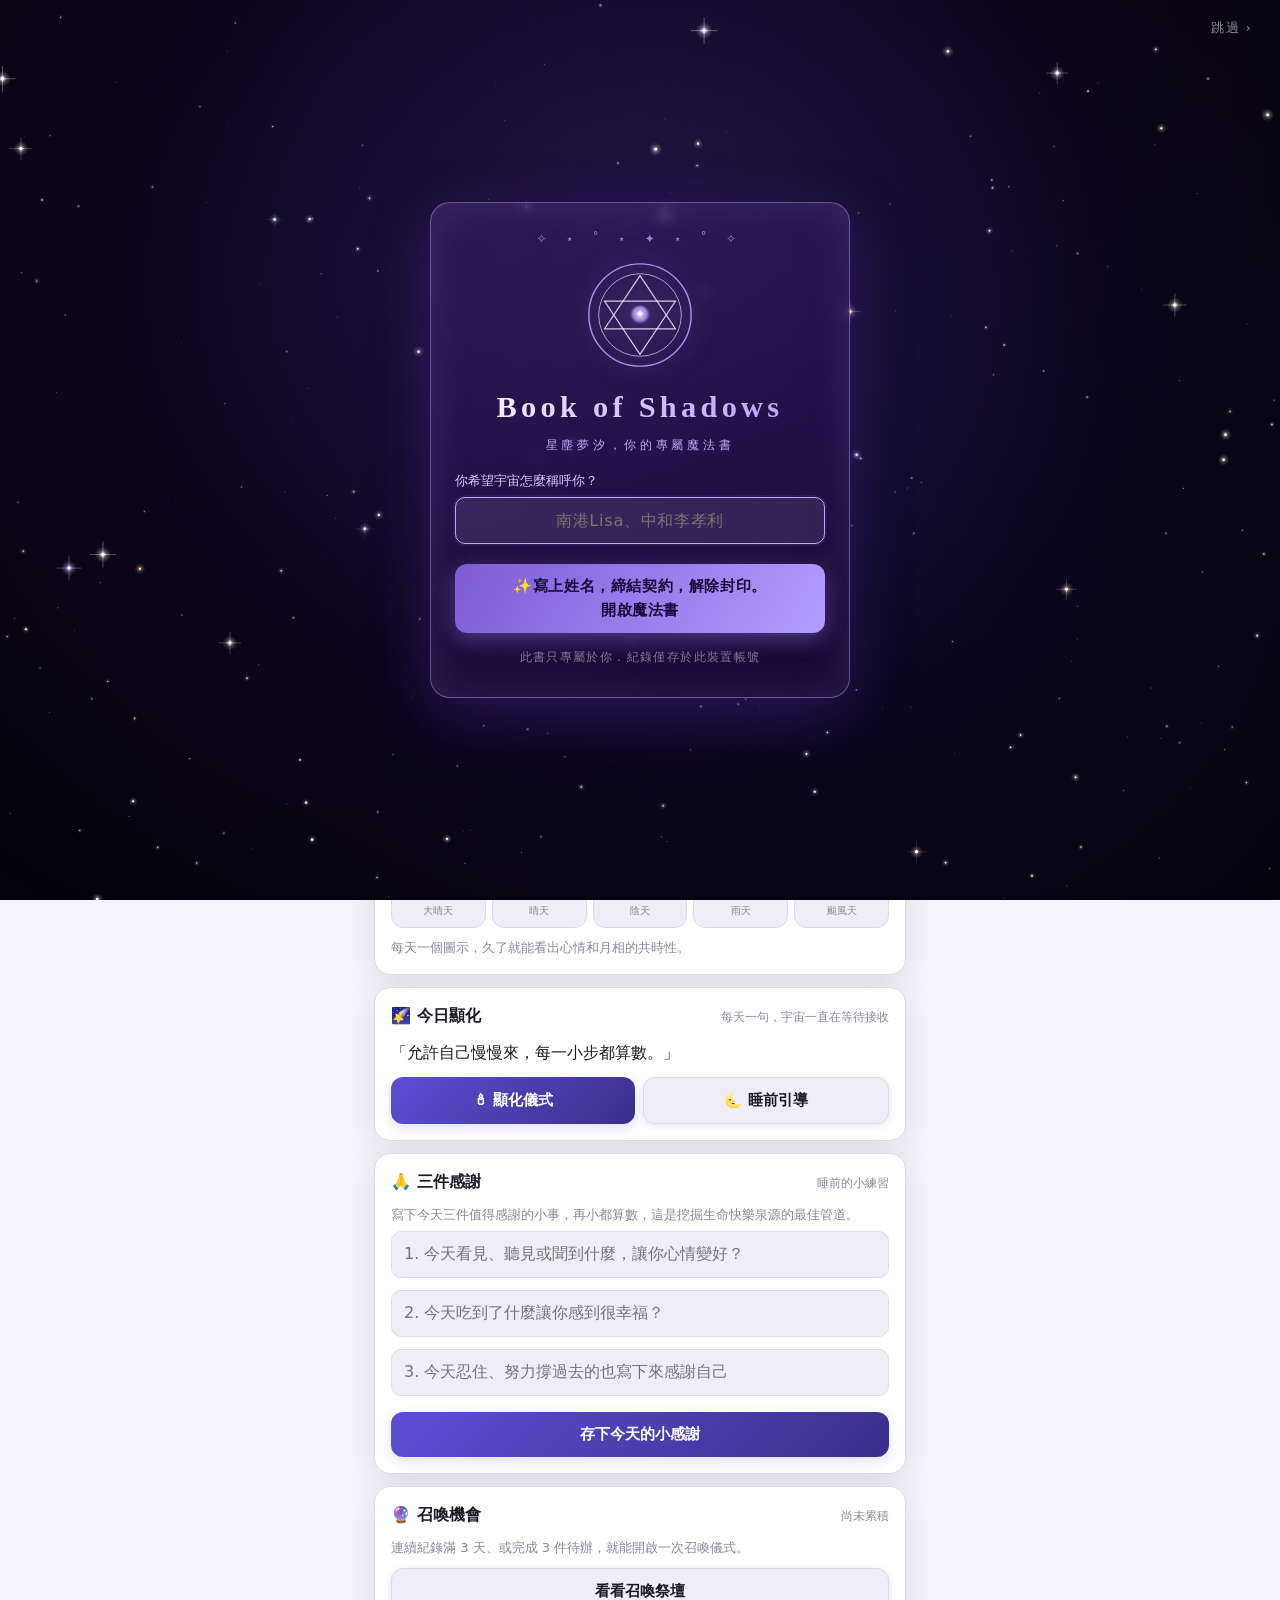
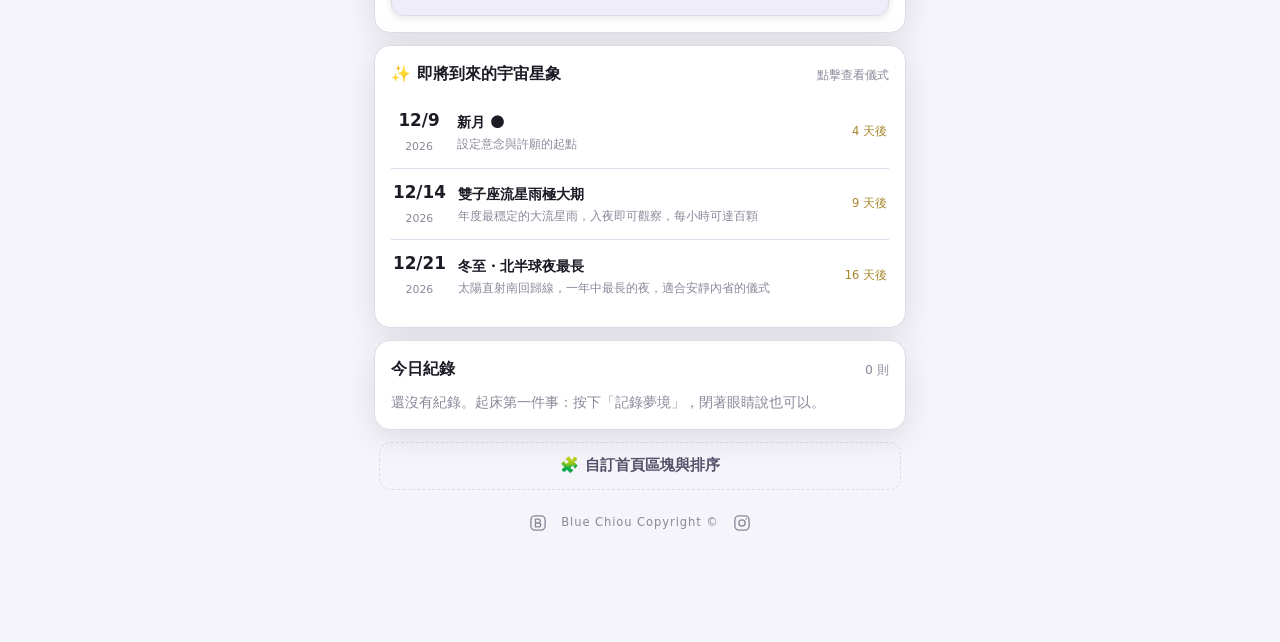
==== commit 43b2c0ed: "feat: 水晶圖鑑 89 種＋顏色品種、頁尾 B 圖示、召喚寶庫合併＋扭蛋球道膠囊；docs: 帳號路線決策與教學 - 水晶：61→89 種（金曜石・紅銅鈦晶・黑銀鈦・四季幽靈・血滴堇青石・兔毛水晶" ====
--- a/index.html
+++ b/index.html
@@ -29,10 +29,17 @@
   <section id="view-moon" class="view"></section>
   <section id="view-crystal" class="view"></section>
   <section id="view-cosmos" class="view"></section>
-  <section id="view-summon" class="view"></section>
   <section id="view-more" class="view"></section>
   <section id="view-settings" class="view"></section>
   <footer class="app-footer">
+    <!-- 左邊的 B：外框與右邊的 Instagram 圖示同一個圓角方形，但裡面只放字母 B，連到預約系統 -->
+    <a class="ig-link b-link" href="https://booking.bluechiou.com/" target="_blank" rel="noopener noreferrer" aria-label="Blue 的預約系統（在新分頁開啟）">
+      <svg viewBox="0 0 24 24" width="18" height="18" fill="none" stroke="currentColor" stroke-width="1.8"
+           stroke-linecap="round" stroke-linejoin="round" aria-hidden="true" focusable="false">
+        <rect x="2.5" y="2.5" width="19" height="19" rx="5.5"/>
+        <path d="M8.6 6.8v10.4M8.6 6.8h3.7a2.6 2.6 0 0 1 0 5.2H8.6h4.4a2.6 2.6 0 0 1 0 5.2H8.6"/>
+      </svg>
+    </a>
     <span>Blue Chiou Copyright ©</span>
     <a class="ig-link" href="https://instagram.com/blueicn" target="_blank" rel="noopener noreferrer" aria-label="Blue 的 Instagram（在新分頁開啟）">
       <svg viewBox="0 0 24 24" width="18" height="18" fill="none" stroke="currentColor" stroke-width="1.8"
@@ -56,8 +63,7 @@
     <button data-tab="moon"><span class="ico">📅</span>月曆</button>
     <button data-tab="crystal"><span class="ico">💎</span>水晶</button>
     <button data-tab="cosmos"><span class="ico">🌌</span>宇宙</button>
-    <button data-tab="summon"><span class="ico">🔮</span>召喚</button>
-    <button data-tab="more"><span class="ico">🗝</span>寶庫</button>
+    <button data-tab="more"><span class="ico">🔮</span>召喚寶庫</button>
     <button data-tab="settings"><span class="ico">⚙️</span>設定</button>
     <a data-tab="booking" class="tab-link" href="https://booking.bluechiou.com/" target="_blank" rel="noopener noreferrer"><span class="ico">🎟️</span>預約</a>
   </div>
--- a/style.css
+++ b/style.css
@@ -461,9 +461,81 @@
   .event-row.today { animation: none; border-color: rgba(232,200,116,.9); }
 }
 
-/* capsule */
-.capsule-sealed { filter: blur(0); text-align: center; padding: 18px 10px; }
-.capsule-sealed .lock { font-size: 1.8rem; }
+/* ⏳ 時空膠囊：扭蛋＋保齡球道收藏架
+   每顆膠囊是一顆小扭蛋（上蓋＋下殼＋接縫），一顆顆放進像保齡球道的木紋收藏架：
+   上下各一條球道溝、中間一排球道箭頭。一條球道放 6 顆（app.js 的 CAP_PER_LANE），放滿換下一條。
+   新封存的一顆會從球道左端滾進它的位置（.rollin；--i 是它在這條球道的第幾格）。
+   用 grid 欄寬當「一格」：translateX 的 -100% 剛好等於一格寬，不用量像素。 */
+.cap-sum { margin: 4px 0 2px; }
+.cap-shelf { display: flex; flex-direction: column; gap: 8px; margin: 8px 0 6px; }
+.cap-lane {
+  --d: 40px;
+  position: relative; overflow: hidden;
+  display: grid; grid-template-columns: repeat(6, minmax(0, 1fr)); align-items: end; justify-items: center;
+  padding: 16px 6px 6px; border-radius: 10px;
+  background:
+    repeating-linear-gradient(90deg, rgba(60, 30, 8, .07) 0 1px, transparent 1px 7px),
+    linear-gradient(180deg, #e0bd86 0%, #cfa46a 50%, #bd8d56 100%);
+  box-shadow:
+    inset 0 6px 0 -2px #2b1d12, inset 0 -6px 0 -2px #2b1d12,
+    inset 0 9px 10px -4px rgba(0, 0, 0, .35), inset 0 -9px 10px -4px rgba(0, 0, 0, .35),
+    0 3px 8px rgba(0, 0, 0, .28);
+}
+.cap-lane::before {
+  content: "▸ ▸ ▸ ▸ ▸ ▸ ▸"; position: absolute; left: 8px; right: 8px; top: 50%; transform: translateY(-60%);
+  font-size: .8rem; letter-spacing: .5em; text-align: center; white-space: nowrap;
+  color: rgba(70, 40, 15, .22); pointer-events: none;
+}
+.cap-lane.empty { display: block; padding: 22px 12px; text-align: center; }
+.cap-lane.empty::before { display: none; }
+.cap-empty { position: relative; margin: 0; font-size: .8rem; color: rgba(60, 35, 12, .78); }
+.cap-slot {
+  position: relative; z-index: 1; width: 100%; padding: 2px 0 0;
+  display: flex; flex-direction: column; align-items: center; gap: 3px;
+  background: none; border: 0; cursor: pointer; font-family: inherit; -webkit-tap-highlight-color: transparent;
+}
+.cap-lbl {
+  font-size: .62rem; font-weight: 600; line-height: 1; letter-spacing: .02em; white-space: nowrap;
+  color: rgba(45, 25, 8, .88); background: rgba(255, 246, 228, .6); border-radius: 6px; padding: 2px 5px;
+}
+.cap-ball { position: relative; display: block; width: var(--d); height: var(--d); filter: drop-shadow(0 4px 3px rgba(40, 20, 5, .45)); }
+.cap-top, .cap-bot { position: absolute; left: 0; right: 0; height: 50%; }
+.cap-top {
+  top: 0; border-radius: 999px 999px 0 0; transform-origin: 14% 100%; transition: transform .35s ease;
+  background:
+    radial-gradient(circle at 30% 42%, rgba(255, 255, 255, .9) 0 9%, transparent 10%),
+    linear-gradient(160deg, color-mix(in srgb, var(--c1) 78%, #fff) 0%, var(--c1) 55%, color-mix(in srgb, var(--c1) 74%, #000) 100%);
+}
+.cap-bot {
+  bottom: 0; border-radius: 0 0 999px 999px;
+  background: linear-gradient(200deg, #fff 0%, var(--c2) 45%, color-mix(in srgb, var(--c2) 78%, #000) 100%);
+}
+.cap-ball::after { content: ""; position: absolute; left: 0; right: 0; top: 50%; height: 2px; margin-top: -1px; background: rgba(0, 0, 0, .22); }
+.cap-st { position: absolute; right: -5px; bottom: -4px; font-style: normal; font-size: .72rem; line-height: 1; filter: drop-shadow(0 1px 1px rgba(0, 0, 0, .55)); }
+/* 到期可開：金色呼吸光暈；已開啟：上蓋掀開、色彩淡一點 */
+.cap-slot[data-st="ready"] .cap-ball { animation: cap-glow 1.8s ease-in-out infinite; }
+@keyframes cap-glow {
+  0%, 100% { filter: drop-shadow(0 4px 3px rgba(40, 20, 5, .45)) drop-shadow(0 0 0 rgba(255, 214, 102, 0)); }
+  50%      { filter: drop-shadow(0 4px 3px rgba(40, 20, 5, .45)) drop-shadow(0 0 9px rgba(255, 214, 102, .95)); }
+}
+.cap-slot[data-st="opened"] .cap-ball { filter: saturate(.6) drop-shadow(0 4px 3px rgba(40, 20, 5, .4)); }
+.cap-slot[data-st="opened"] .cap-top { transform: translate(-3px, -4px) rotate(-22deg); }
+.cap-slot[data-st="opened"] .cap-ball::after { display: none; }
+/* 新封存：從球道左端一路滾到自己的格子 */
+.cap-slot.rollin { animation: cap-slide 1s cubic-bezier(.2, .75, .3, 1) both; }
+.cap-slot.rollin .cap-ball { animation: cap-spin 1s cubic-bezier(.2, .75, .3, 1) both; }
+@keyframes cap-slide {
+  from { transform: translateX(calc(var(--i) * -100% - 30%)); opacity: 0; }
+  15%  { opacity: 1; }
+  to   { transform: none; }
+}
+@keyframes cap-spin { from { transform: rotate(calc(var(--i) * -180deg - 180deg)); } to { transform: none; } }
+@media (max-width: 340px) { .cap-lane { --d: 34px; } .cap-lbl { font-size: .56rem; padding: 2px 3px; } }
+@media (prefers-reduced-motion: reduce) {
+  .cap-slot.rollin, .cap-slot.rollin .cap-ball, .cap-slot[data-st="ready"] .cap-ball { animation: none; }
+  .cap-top { transition: none; }
+}
+.cap-info-ico { font-size: 2.6rem; line-height: 1.1; }
 
 /* wizard */
 .wizard-progress { display: flex; gap: 4px; margin-bottom: 12px; }
@@ -1230,6 +1302,13 @@
   background: var(--accent-soft); color: var(--ink); border: 1px solid var(--line);
 }
 
+/* 水晶詳情：顏色・品種切換（虎眼石、兔毛水晶、膠花…）。點 chip → 上方插圖換色、下方換說明 */
+.var-chips { display: flex; flex-wrap: wrap; gap: 6px; margin: 6px 0 8px; }
+.var-chip { display: inline-flex; align-items: center; gap: 6px; font-size: .8rem; padding: 5px 11px; }
+.var-dot { display: inline-block; flex: none; width: 11px; height: 11px; border-radius: 50%; border: 1px solid rgba(0, 0, 0, .35); }
+.var-note { background: var(--surface-2); border-radius: 12px; padding: 10px 12px; margin: 0 0 10px; font-size: .84rem; line-height: 1.65; color: var(--ink-2); }
+.var-note b { color: var(--ink); }
+
 /* 颱風天安慰視窗 */
 .comfort-pop .comfort-line { font-size: 1.15rem; line-height: 1.6; color: var(--ink); margin: 10px 4px 12px; text-wrap: balance; }
 .comfort-pop .btn-row { justify-content: center; }
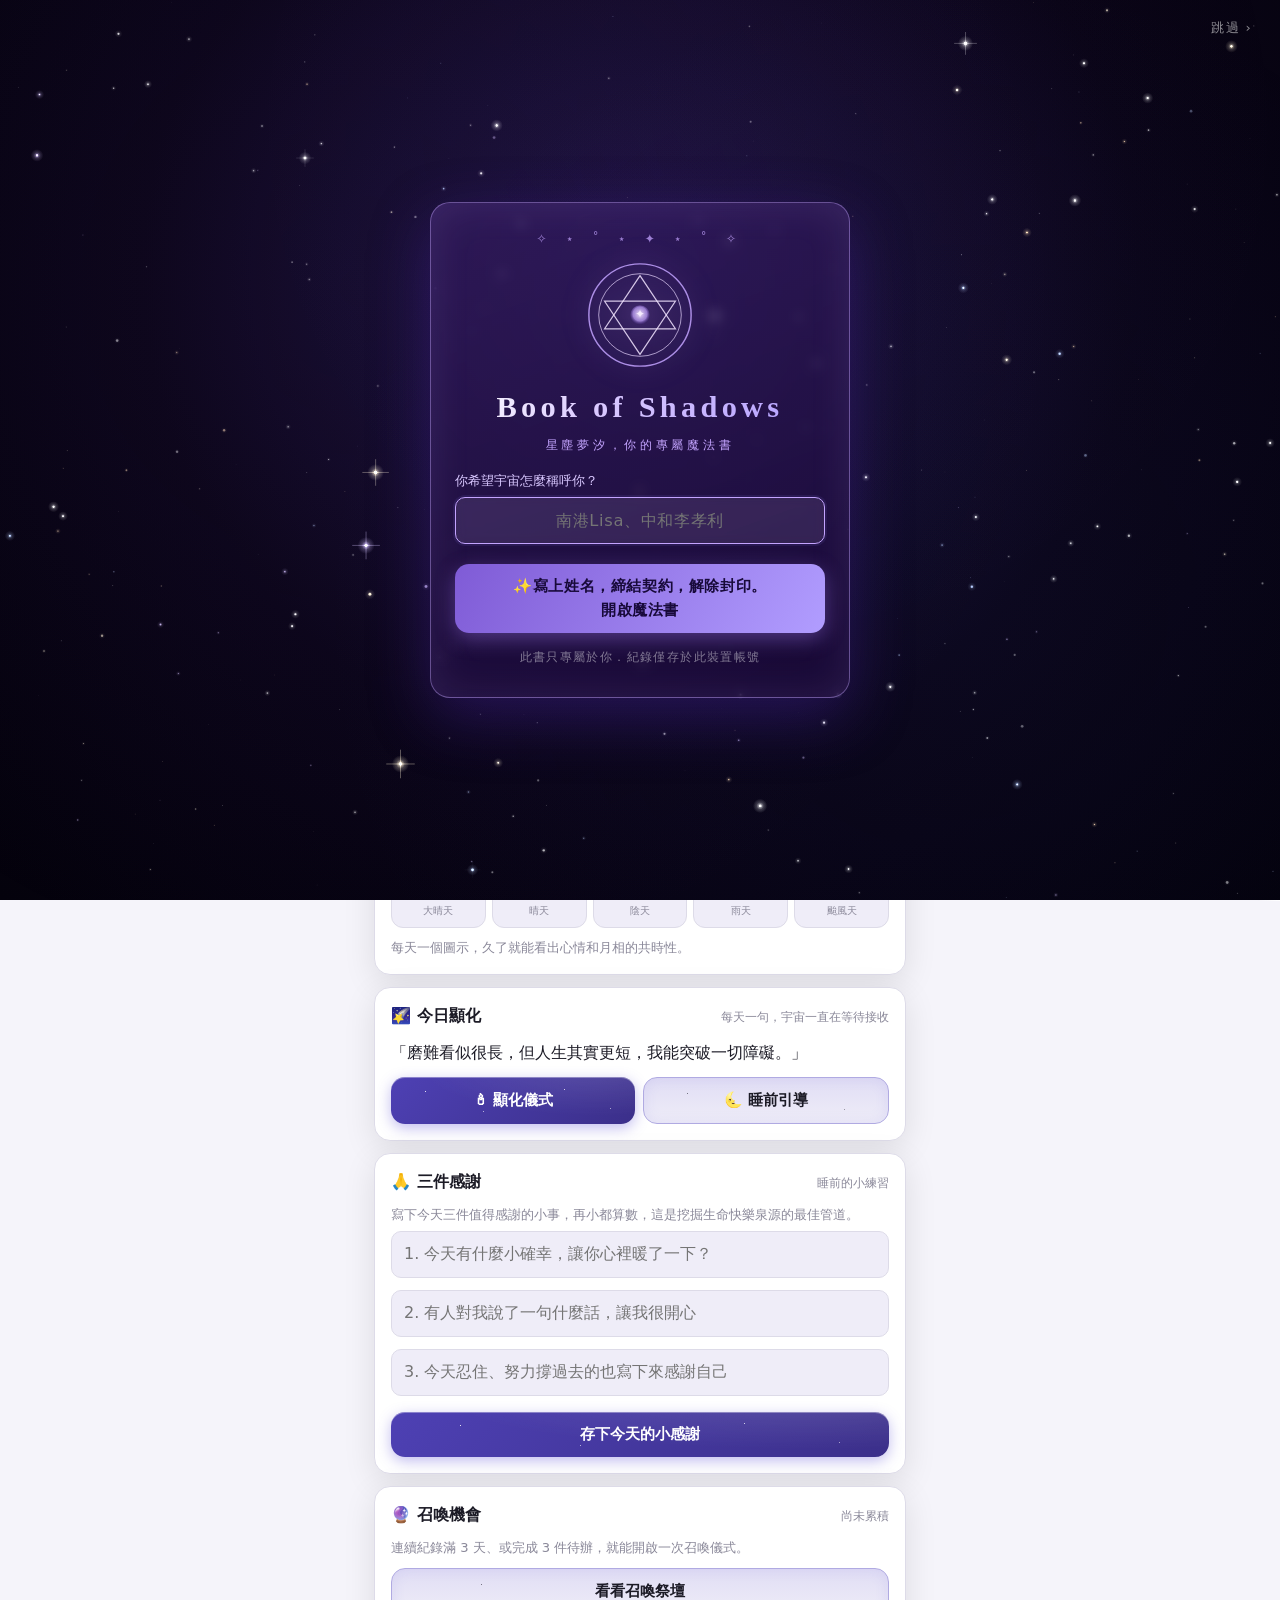
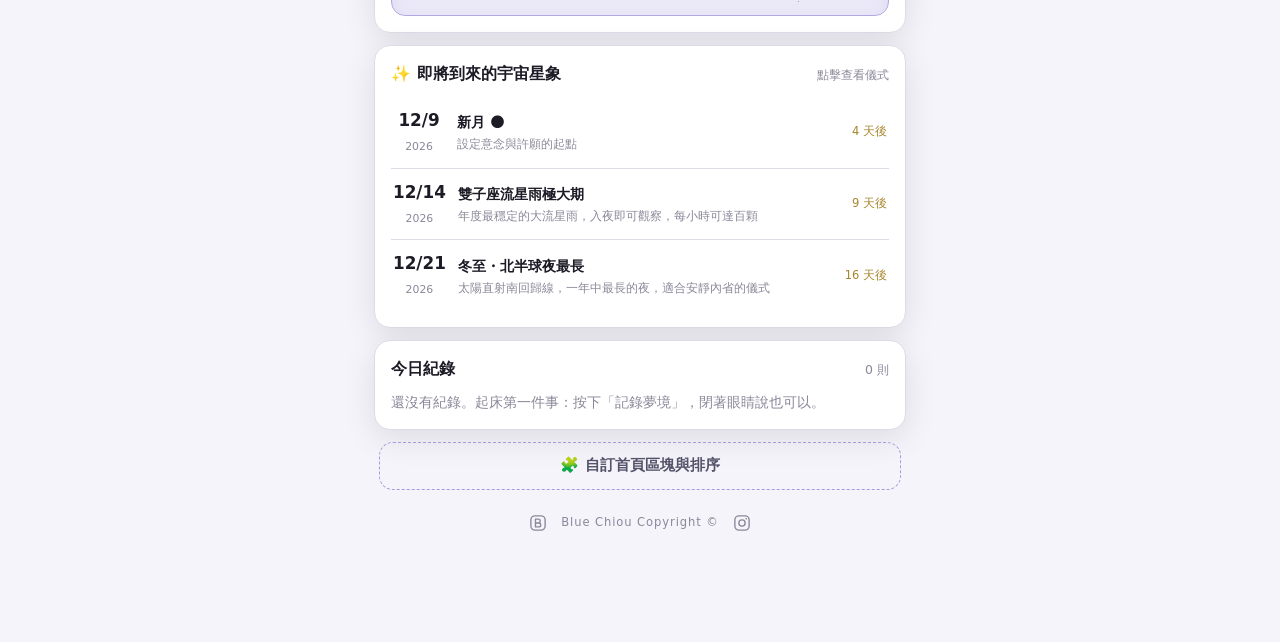
==== commit dd822204: "fix(語音): 累加式 final 去重、換輪尾端去重、舊實例事件隔離；style: 主按鈕白字對比 ≥4.5:1；feat: 底部分頁預設順序改為 首頁 夢境 月曆 思考 Co-Authored-" ====
--- a/index.html
+++ b/index.html
@@ -59,8 +59,8 @@
   <div class="tabbar-scroll" id="tabbar-scroll">
     <button data-tab="today" class="on"><span class="ico">🏠</span>首頁</button>
     <button data-tab="dream"><span class="ico">🌙</span>夢境</button>
+    <button data-tab="moon"><span class="ico">📅</span>月曆</button>
     <button data-tab="cbt"><span class="ico">🧠</span>思考</button>
-    <button data-tab="moon"><span class="ico">📅</span>月曆</button>
     <button data-tab="crystal"><span class="ico">💎</span>水晶</button>
     <button data-tab="cosmos"><span class="ico">🌌</span>宇宙</button>
     <button data-tab="more"><span class="ico">🔮</span>召喚寶庫</button>
--- a/style.css
+++ b/style.css
@@ -24,6 +24,7 @@
   --cal-newmoon:  #9fb6cd;  /* 新月・朔夜銀藍 */
   --cal-fullmoon: #e8c874;  /* 滿月・月亮金 */
   --radius: 16px;
+  --btn-from: color-mix(in srgb, var(--accent) 55%, var(--accent-deep));   /* 主按鈕漸層起點：白字對比 ≥ 4.5:1 */
   --nav-h: 62px;
 }
 @media (prefers-color-scheme: light) {
@@ -48,6 +49,7 @@
 
 /* 主題：暮色 Dusk（杏橘 × 靛紫 × 深夜藍） */
 :root[data-theme="dusk"] {
+  --btn-from: var(--accent);   /* 暮色主題按鈕用深色字，不需要壓暗 */
   color-scheme: dark;
   --bg: #1e1b36;
   --surface: #292643;
@@ -182,46 +184,58 @@
 
 /* buttons */
 button { font: inherit; color: inherit; background: none; border: none; cursor: pointer; }
+/* 宇宙風按鈕：主按鈕＝星雲漸層＋幾點星光＋頂緣亮邊＋外發光；次要＝深空玻璃；ghost＝虛線星軌。
+   顏色全吃主題變數（--accent / --accent-deep），四個主題都適用。 */
 .btn {
+  position: relative; overflow: hidden;
   display: inline-flex; align-items: center; justify-content: center; gap: 6px;
-  background: linear-gradient(135deg, var(--accent), var(--accent-deep));
+  background:
+    radial-gradient(1.2px 1.2px at 14% 30%, rgba(255,255,255,.85) 50%, transparent 52%),
+    radial-gradient(1px 1px at 38% 74%, rgba(255,255,255,.6) 50%, transparent 52%),
+    radial-gradient(1.2px 1.2px at 71% 26%, rgba(255,255,255,.75) 50%, transparent 52%),
+    radial-gradient(1px 1px at 90% 68%, rgba(255,255,255,.55) 50%, transparent 52%),
+    radial-gradient(ellipse at 85% -20%, rgba(255,255,255,.12), transparent 60%),
+    linear-gradient(135deg, var(--btn-from), var(--accent-deep));
   color: var(--accent-ink);
-  padding: 11px 18px; border-radius: 12px; font-size: .95rem; font-weight: 600;
+  padding: 11px 18px; border-radius: 14px; font-size: .95rem; font-weight: 600;
   width: 100%;
   border: none;
-  box-shadow: 0 4px 12px rgba(139, 127, 240, 0.25);
+  box-shadow: inset 0 1px 0 rgba(255,255,255,.35), 0 4px 14px color-mix(in srgb, var(--accent) 38%, transparent);
   transition: all 0.2s ease;
 }
 .btn:hover {
   transform: translateY(-2px);
-  box-shadow: 0 8px 20px rgba(139, 127, 240, 0.35);
+  box-shadow: inset 0 1px 0 rgba(255,255,255,.4), 0 8px 24px color-mix(in srgb, var(--accent) 55%, transparent);
 }
 .btn.secondary {
-  background: var(--surface-2);
+  background:
+    radial-gradient(1px 1px at 18% 34%, color-mix(in srgb, var(--ink) 55%, transparent) 50%, transparent 52%),
+    radial-gradient(1px 1px at 82% 70%, color-mix(in srgb, var(--ink) 40%, transparent) 50%, transparent 52%),
+    linear-gradient(180deg, color-mix(in srgb, var(--accent) 10%, var(--surface-2)), var(--surface-2));
   color: var(--ink);
-  border: 1px solid var(--line);
-  box-shadow: 0 2px 8px rgba(0, 0, 0, 0.1);
+  border: 1px solid color-mix(in srgb, var(--accent) 35%, var(--line));
+  box-shadow: inset 0 0 14px color-mix(in srgb, var(--accent) 10%, transparent);
 }
 .btn.secondary:hover {
-  background: var(--surface-2);
   border-color: var(--accent);
-  box-shadow: 0 4px 12px rgba(139, 127, 240, 0.15);
+  box-shadow: inset 0 0 14px color-mix(in srgb, var(--accent) 16%, transparent), 0 0 14px color-mix(in srgb, var(--accent) 28%, transparent);
 }
 .btn.ghost {
   background: none;
-  border: 1px dashed var(--line);
+  border: 1px dashed color-mix(in srgb, var(--accent) 45%, var(--line));
   color: var(--ink-2);
   box-shadow: none;
 }
 .btn.ghost:hover {
   border-color: var(--accent);
   color: var(--accent);
-  background: rgba(139, 127, 240, 0.05);
+  background: color-mix(in srgb, var(--accent) 8%, transparent);
+  box-shadow: 0 0 12px color-mix(in srgb, var(--accent) 22%, transparent);
 }
 .btn.small { width: auto; padding: 7px 14px; font-size: .85rem; }
 a.btn { text-decoration: none; }   /* <a class="btn"> 會吃到連結預設底線，拿掉才跟一般按鈕一致 */
 .btn.danger { border-color: var(--danger); color: var(--danger); }
-.btn.danger:not(.ghost):not(.secondary) { background: var(--danger); color: #fff; border: none; }
+.btn.danger:not(.ghost):not(.secondary) { background: var(--danger); color: #fff; border: none; box-shadow: 0 4px 14px color-mix(in srgb, var(--danger) 35%, transparent); }
 .btn:active { transform: scale(.98); }
 .btn-row { display: flex; gap: 8px; margin-top: 10px; }
 .btn-row .btn { flex: 1; }
@@ -378,7 +392,14 @@
    新月是天空最暗的一晚，銀藍比紫更貼題，也和金色滿月形成冷暖對照。 */
 .cal-cell.newmoon { border: 2px dashed var(--cal-newmoon); box-shadow: inset 0 0 0 1px rgba(140,168,196,.28); }
 .cal-cell.fullmoon { border: 2px solid var(--cal-fullmoon); box-shadow: 0 0 12px rgba(232,200,116,.35), inset 0 0 0 1px rgba(232,200,116,.4); }
-.cal-cell.today.newmoon, .cal-cell.today.fullmoon { border-width: 2px; }
+/* 「今天」：用 outline 畫一圈獨立的外環（不佔 border），所以疊在新月虛線框／滿月金框上也看得出來。
+   環色取 --ink（深色主題＝亮白、淺色主題＝深色）＋外發光，和月相的金／銀藍、品牌紫都不同色；日期數字加粗。 */
+.cal-cell.today {
+  --today-ring: var(--ink);
+  outline: 2px solid var(--today-ring); outline-offset: 1px; z-index: 2;
+  color: var(--ink); font-weight: 700;
+  box-shadow: 0 0 0 4px color-mix(in srgb, var(--today-ring) 18%, transparent), 0 0 14px color-mix(in srgb, var(--today-ring) 45%, transparent);
+}
 .cal-cell .moon { font-size: .95rem; }
 /* 日期旁的「月亮＋照度%」：同時是「詳細月相」的入口，所以邊框會慢慢亮起來提示可以點 */
 .cal-cell .moon-chip {
@@ -461,67 +482,86 @@
   .event-row.today { animation: none; border-color: rgba(232,200,116,.9); }
 }
 
-/* ⏳ 時空膠囊：扭蛋＋保齡球道收藏架
-   每顆膠囊是一顆小扭蛋（上蓋＋下殼＋接縫），一顆顆放進像保齡球道的木紋收藏架：
-   上下各一條球道溝、中間一排球道箭頭。一條球道放 6 顆（app.js 的 CAP_PER_LANE），放滿換下一條。
-   新封存的一顆會從球道左端滾進它的位置（.rollin；--i 是它在這條球道的第幾格）。
-   用 grid 欄寬當「一格」：translateX 的 -100% 剛好等於一格寬，不用量像素。 */
+/* ⏳ 時空膠囊：星軌＋行星收藏架（宇宙風）
+   每顆膠囊是一顆小行星（球體＋傾斜星環），沿著深空中的星軌排列。
+   一條星軌放 6 顆（app.js 的 CAP_PER_LANE），放滿換下一條。
+   狀態：sealed 封存＝暗色星球＋星環；ready 到期＝金色恆星脈動；opened 已開啟＝空心星環（內容已釋放）。
+   新封存的一顆會從星軌左端滑進它的位置（.rollin；--i 是它在這條星軌的第幾格）。
+   用 grid 欄寬當「一格」：translateX 的 -100% 剛好等於一格寬，不用量像素。
+   星軌固定是深空配色，四個主題下都一樣（宇宙本來就是暗的）。 */
 .cap-sum { margin: 4px 0 2px; }
 .cap-shelf { display: flex; flex-direction: column; gap: 8px; margin: 8px 0 6px; }
 .cap-lane {
-  --d: 40px;
+  --d: 38px;
   position: relative; overflow: hidden;
   display: grid; grid-template-columns: repeat(6, minmax(0, 1fr)); align-items: end; justify-items: center;
-  padding: 16px 6px 6px; border-radius: 10px;
+  padding: 18px 6px 8px; border-radius: 14px;
   background:
-    repeating-linear-gradient(90deg, rgba(60, 30, 8, .07) 0 1px, transparent 1px 7px),
-    linear-gradient(180deg, #e0bd86 0%, #cfa46a 50%, #bd8d56 100%);
-  box-shadow:
-    inset 0 6px 0 -2px #2b1d12, inset 0 -6px 0 -2px #2b1d12,
-    inset 0 9px 10px -4px rgba(0, 0, 0, .35), inset 0 -9px 10px -4px rgba(0, 0, 0, .35),
-    0 3px 8px rgba(0, 0, 0, .28);
-}
+    radial-gradient(1.2px 1.2px at 12% 24%, rgba(255, 255, 255, .85) 50%, transparent 52%),
+    radial-gradient(1px 1px at 31% 70%, rgba(255, 255, 255, .6) 50%, transparent 52%),
+    radial-gradient(1.4px 1.4px at 47% 18%, rgba(232, 200, 116, .9) 50%, transparent 52%),
+    radial-gradient(1px 1px at 63% 78%, rgba(255, 255, 255, .55) 50%, transparent 52%),
+    radial-gradient(1.2px 1.2px at 78% 30%, rgba(255, 255, 255, .8) 50%, transparent 52%),
+    radial-gradient(1px 1px at 91% 66%, rgba(180, 200, 255, .7) 50%, transparent 52%),
+    radial-gradient(ellipse at 15% 0%, rgba(139, 127, 240, .28), transparent 60%),
+    radial-gradient(ellipse at 90% 110%, rgba(78, 201, 176, .16), transparent 55%),
+    linear-gradient(180deg, #0b0a1c 0%, #15123a 100%);
+  border: 1px solid rgba(139, 127, 240, .28);
+  box-shadow: inset 0 0 22px rgba(0, 0, 0, .55), 0 0 14px rgba(139, 127, 240, .12);
+}
+/* 星軌：穿過每顆星球的一條細光線，兩端淡出 */
 .cap-lane::before {
-  content: "▸ ▸ ▸ ▸ ▸ ▸ ▸"; position: absolute; left: 8px; right: 8px; top: 50%; transform: translateY(-60%);
-  font-size: .8rem; letter-spacing: .5em; text-align: center; white-space: nowrap;
-  color: rgba(70, 40, 15, .22); pointer-events: none;
+  content: ""; position: absolute; left: 0; right: 0; top: calc(18px + var(--d) / 2); height: 1px;
+  background: linear-gradient(90deg, transparent 0%, rgba(184, 170, 255, .5) 18%, rgba(232, 200, 116, .45) 50%, rgba(184, 170, 255, .5) 82%, transparent 100%);
+  pointer-events: none;
 }
 .cap-lane.empty { display: block; padding: 22px 12px; text-align: center; }
 .cap-lane.empty::before { display: none; }
-.cap-empty { position: relative; margin: 0; font-size: .8rem; color: rgba(60, 35, 12, .78); }
+.cap-empty { position: relative; margin: 0; font-size: .8rem; color: rgba(200, 196, 240, .8); }
 .cap-slot {
   position: relative; z-index: 1; width: 100%; padding: 2px 0 0;
-  display: flex; flex-direction: column; align-items: center; gap: 3px;
+  display: flex; flex-direction: column; align-items: center; gap: 6px;
   background: none; border: 0; cursor: pointer; font-family: inherit; -webkit-tap-highlight-color: transparent;
 }
 .cap-lbl {
   font-size: .62rem; font-weight: 600; line-height: 1; letter-spacing: .02em; white-space: nowrap;
-  color: rgba(45, 25, 8, .88); background: rgba(255, 246, 228, .6); border-radius: 6px; padding: 2px 5px;
-}
-.cap-ball { position: relative; display: block; width: var(--d); height: var(--d); filter: drop-shadow(0 4px 3px rgba(40, 20, 5, .45)); }
-.cap-top, .cap-bot { position: absolute; left: 0; right: 0; height: 50%; }
+  color: #d9d4ff; background: rgba(139, 127, 240, .16); border: 1px solid rgba(139, 127, 240, .3);
+  border-radius: 999px; padding: 3px 6px;
+}
+/* 星球：用球體光影＋ --c1/--c2 兩色做成各自不同的行星 */
+.cap-ball { position: relative; display: block; width: var(--d); height: var(--d); }
+.cap-bot {
+  position: absolute; inset: 17%; border-radius: 50%;
+  background:
+    radial-gradient(circle at 32% 28%, #fff 0, var(--c2) 14%, var(--c1) 52%, color-mix(in srgb, var(--c1) 35%, #07061a) 100%);
+  box-shadow: 0 0 12px color-mix(in srgb, var(--c1) 55%, transparent), inset -4px -4px 8px rgba(5, 4, 20, .55);
+  filter: saturate(.8) brightness(.82);
+}
+/* 星環：傾斜的橢圓，繞過球體；上半段在球後、下半段在球前，這裡用單一細環簡化 */
 .cap-top {
-  top: 0; border-radius: 999px 999px 0 0; transform-origin: 14% 100%; transition: transform .35s ease;
-  background:
-    radial-gradient(circle at 30% 42%, rgba(255, 255, 255, .9) 0 9%, transparent 10%),
-    linear-gradient(160deg, color-mix(in srgb, var(--c1) 78%, #fff) 0%, var(--c1) 55%, color-mix(in srgb, var(--c1) 74%, #000) 100%);
-}
-.cap-bot {
-  bottom: 0; border-radius: 0 0 999px 999px;
-  background: linear-gradient(200deg, #fff 0%, var(--c2) 45%, color-mix(in srgb, var(--c2) 78%, #000) 100%);
-}
-.cap-ball::after { content: ""; position: absolute; left: 0; right: 0; top: 50%; height: 2px; margin-top: -1px; background: rgba(0, 0, 0, .22); }
-.cap-st { position: absolute; right: -5px; bottom: -4px; font-style: normal; font-size: .72rem; line-height: 1; filter: drop-shadow(0 1px 1px rgba(0, 0, 0, .55)); }
-/* 到期可開：金色呼吸光暈；已開啟：上蓋掀開、色彩淡一點 */
-.cap-slot[data-st="ready"] .cap-ball { animation: cap-glow 1.8s ease-in-out infinite; }
-@keyframes cap-glow {
-  0%, 100% { filter: drop-shadow(0 4px 3px rgba(40, 20, 5, .45)) drop-shadow(0 0 0 rgba(255, 214, 102, 0)); }
-  50%      { filter: drop-shadow(0 4px 3px rgba(40, 20, 5, .45)) drop-shadow(0 0 9px rgba(255, 214, 102, .95)); }
-}
-.cap-slot[data-st="opened"] .cap-ball { filter: saturate(.6) drop-shadow(0 4px 3px rgba(40, 20, 5, .4)); }
-.cap-slot[data-st="opened"] .cap-top { transform: translate(-3px, -4px) rotate(-22deg); }
-.cap-slot[data-st="opened"] .cap-ball::after { display: none; }
-/* 新封存：從球道左端一路滾到自己的格子 */
+  position: absolute; left: -10%; right: -10%; top: 34%; height: 32%; border-radius: 50%;
+  border: 1.5px solid color-mix(in srgb, var(--c2) 70%, transparent);
+  transform: rotate(-18deg); transition: transform .35s ease, opacity .35s ease;
+  box-shadow: 0 0 6px color-mix(in srgb, var(--c1) 40%, transparent);
+}
+.cap-st { position: absolute; right: -6px; top: -5px; font-style: normal; font-size: .7rem; line-height: 1; filter: drop-shadow(0 0 3px rgba(0, 0, 0, .8)); }
+/* 到期可開：變成發光的金色恆星，脈動 */
+.cap-slot[data-st="ready"] .cap-bot {
+  filter: none;
+  background: radial-gradient(circle at 50% 50%, #fff 0, #fff3c4 20%, #ffd666 55%, #e8a93c 100%);
+  box-shadow: 0 0 14px rgba(255, 214, 102, .9), 0 0 30px rgba(255, 214, 102, .4);
+  animation: cap-pulse 1.8s ease-in-out infinite;
+}
+.cap-slot[data-st="ready"] .cap-top { border-color: rgba(255, 224, 140, .85); }
+@keyframes cap-pulse {
+  0%, 100% { transform: scale(.92); box-shadow: 0 0 10px rgba(255, 214, 102, .7), 0 0 20px rgba(255, 214, 102, .25); }
+  50%      { transform: scale(1.06); box-shadow: 0 0 18px rgba(255, 214, 102, 1), 0 0 38px rgba(255, 214, 102, .5); }
+}
+/* 已開啟：球體只剩淡淡的空心，星環保留，像一顆釋放過內容的行星 */
+.cap-slot[data-st="opened"] .cap-bot { background: transparent; box-shadow: none; filter: none; border: 1.5px dashed color-mix(in srgb, var(--c2) 55%, transparent); }
+.cap-slot[data-st="opened"] .cap-top { opacity: .45; transform: rotate(-18deg) scale(1.05); }
+.cap-slot[data-st="opened"] .cap-lbl { opacity: .7; }
+/* 新封存：從星軌左端一路滑到自己的格子 */
 .cap-slot.rollin { animation: cap-slide 1s cubic-bezier(.2, .75, .3, 1) both; }
 .cap-slot.rollin .cap-ball { animation: cap-spin 1s cubic-bezier(.2, .75, .3, 1) both; }
 @keyframes cap-slide {
@@ -530,9 +570,9 @@
   to   { transform: none; }
 }
 @keyframes cap-spin { from { transform: rotate(calc(var(--i) * -180deg - 180deg)); } to { transform: none; } }
-@media (max-width: 340px) { .cap-lane { --d: 34px; } .cap-lbl { font-size: .56rem; padding: 2px 3px; } }
+@media (max-width: 340px) { .cap-lane { --d: 32px; } .cap-lbl { font-size: .56rem; padding: 3px 4px; } }
 @media (prefers-reduced-motion: reduce) {
-  .cap-slot.rollin, .cap-slot.rollin .cap-ball, .cap-slot[data-st="ready"] .cap-ball { animation: none; }
+  .cap-slot.rollin, .cap-slot.rollin .cap-ball, .cap-slot[data-st="ready"] .cap-bot { animation: none; }
   .cap-top { transition: none; }
 }
 .cap-info-ico { font-size: 2.6rem; line-height: 1.1; }
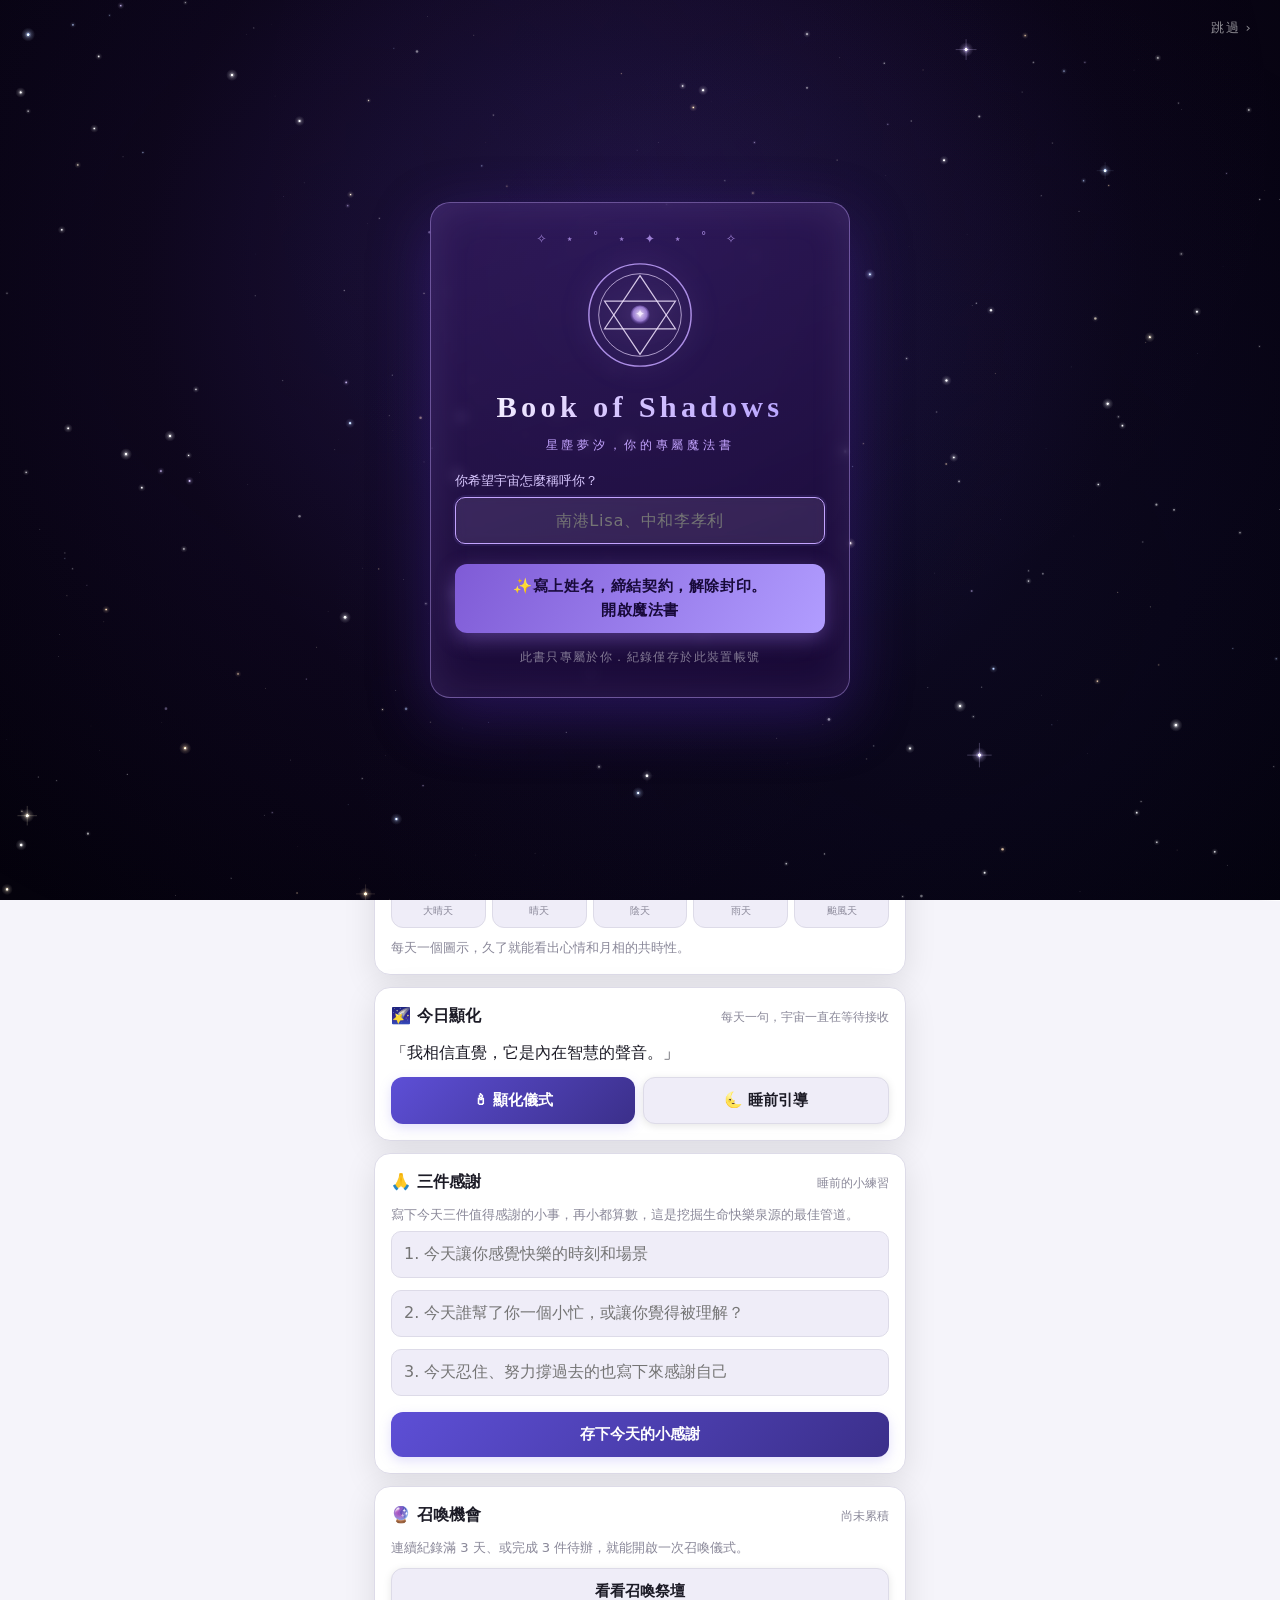
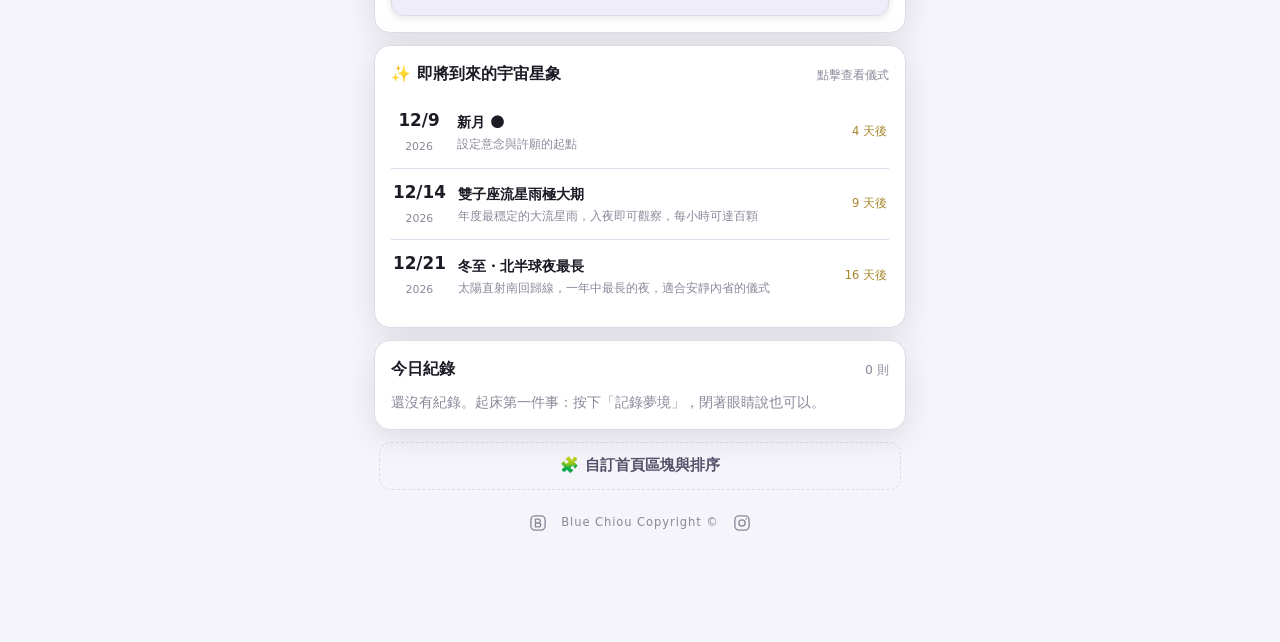
==== commit 240aae9c: "主題：新增「星雲海潮」動態背景主題 深色＝慢速漂移的星雲（參考 COSMOS 影片的青藍核心、鏽橘塵雲、暗帶與星芒）， 淺色＝藍天白雲＋慢速海浪，跟著系統深淺色自動切換。 WebGL 單一 canva" ====
--- a/index.html
+++ b/index.html
@@ -59,8 +59,8 @@
   <div class="tabbar-scroll" id="tabbar-scroll">
     <button data-tab="today" class="on"><span class="ico">🏠</span>首頁</button>
     <button data-tab="dream"><span class="ico">🌙</span>夢境</button>
+    <button data-tab="cbt"><span class="ico">🧠</span>思考</button>
     <button data-tab="moon"><span class="ico">📅</span>月曆</button>
-    <button data-tab="cbt"><span class="ico">🧠</span>思考</button>
     <button data-tab="crystal"><span class="ico">💎</span>水晶</button>
     <button data-tab="cosmos"><span class="ico">🌌</span>宇宙</button>
     <button data-tab="more"><span class="ico">🔮</span>召喚寶庫</button>
@@ -86,6 +86,7 @@
     .catch(() => {});
 </script>
 <script src="copy.js"></script>
+<script src="ambient.js"></script>
 <script src="app.js"></script>
 <script src="crystal-data.js"></script>
 <script src="crystals.js"></script>
--- a/style.css
+++ b/style.css
@@ -24,7 +24,6 @@
   --cal-newmoon:  #9fb6cd;  /* 新月・朔夜銀藍 */
   --cal-fullmoon: #e8c874;  /* 滿月・月亮金 */
   --radius: 16px;
-  --btn-from: color-mix(in srgb, var(--accent) 55%, var(--accent-deep));   /* 主按鈕漸層起點：白字對比 ≥ 4.5:1 */
   --nav-h: 62px;
 }
 @media (prefers-color-scheme: light) {
@@ -49,7 +48,6 @@
 
 /* 主題：暮色 Dusk（杏橘 × 靛紫 × 深夜藍） */
 :root[data-theme="dusk"] {
-  --btn-from: var(--accent);   /* 暮色主題按鈕用深色字，不需要壓暗 */
   color-scheme: dark;
   --bg: #1e1b36;
   --surface: #292643;
@@ -85,6 +83,69 @@
   --cal-newmoon: #6d8299; --cal-fullmoon: #b8912f;
 }
 
+/* 主題：星雲海潮 Cosmos（深色＝星雲、淺色＝藍天大海，跟著系統外觀切換；動態背景在 ambient.js） */
+:root[data-theme="cosmos"] {
+  color-scheme: dark;
+  --bg: #060914;
+  --surface: #0f1730;
+  --surface-2: #18233f;
+  --line: #26345a;
+  --ink: #eef3ff;
+  --ink-2: #aebbd6;
+  --ink-3: #8090ae;
+  --accent: #6cc8f2;
+  --accent-ink: #06101f;
+  --accent-deep: #2c63b0;
+  --accent-soft: #16294d;
+  --gold: #e5a065;
+  --chart-1: #4aa3f0;
+  --card-alpha: 78%;
+}
+@media (prefers-color-scheme: light) {
+  :root[data-theme="cosmos"] {
+    color-scheme: light;
+    --bg: #d6ebf8;
+    --surface: #ffffff;
+    --surface-2: #eaf4fb;
+    --line: #c3dbec;
+    --ink: #0f2638;
+    --ink-2: #3d5b72;
+    --ink-3: #66808f;
+    --accent: #1c6fb4;
+    --accent-ink: #ffffff;
+    --accent-deep: #0f4a80;
+    --accent-soft: #dcedf9;
+    --gold: #b0782a;
+    --chart-1: #2a78d6;
+    --card-alpha: 86%;
+    --cal-dream: #5d4fd6; --cal-diary: #2a78d6; --cal-cbt: #12897a;
+    --cal-newmoon: #6d8299; --cal-fullmoon: #b8912f;
+  }
+}
+/* 動態背景：固定在最底層；卡片改半透明、拿掉逐張 blur（背景每幀在動，逐張模糊很耗電） */
+.ambient-bg { position: fixed; inset: 0; width: 100%; height: 100%; z-index: -1; pointer-events: none; display: block; }
+.ambient-bg[hidden] { display: none; }
+:root[data-theme="cosmos"] body { background-image: none; }
+:root[data-theme="cosmos"] body::before { display: none; }
+:root[data-theme="cosmos"] .card {
+  background: color-mix(in srgb, var(--surface) var(--card-alpha), transparent);
+  backdrop-filter: none; -webkit-backdrop-filter: none;
+}
+:root[data-theme="cosmos"] header.app-header { border-bottom-color: color-mix(in srgb, var(--accent) 14%, transparent); }
+/* 沒有 WebGL 時的靜態版 */
+:root[data-theme="cosmos"].ambient-fallback body {
+  background-image:
+    radial-gradient(ellipse 60% 40% at 35% 40%, rgba(108,200,242,.35), transparent 70%),
+    radial-gradient(ellipse 50% 45% at 15% 65%, rgba(160,72,30,.35), transparent 70%),
+    radial-gradient(ellipse 80% 60% at 60% 50%, rgba(26,56,128,.45), transparent 75%);
+  background-attachment: fixed;
+}
+@media (prefers-color-scheme: light) {
+  :root[data-theme="cosmos"].ambient-fallback body {
+    background-image: linear-gradient(to bottom, #5a9fe0 0%, #cde7f7 62%, #8cc3e3 64%, #2f78ab 100%);
+  }
+}
+
 * { box-sizing: border-box; margin: 0; padding: 0; -webkit-tap-highlight-color: transparent; }
 html { font-size: 16px; }
 body {
@@ -184,58 +245,46 @@
 
 /* buttons */
 button { font: inherit; color: inherit; background: none; border: none; cursor: pointer; }
-/* 宇宙風按鈕：主按鈕＝星雲漸層＋幾點星光＋頂緣亮邊＋外發光；次要＝深空玻璃；ghost＝虛線星軌。
-   顏色全吃主題變數（--accent / --accent-deep），四個主題都適用。 */
 .btn {
-  position: relative; overflow: hidden;
   display: inline-flex; align-items: center; justify-content: center; gap: 6px;
-  background:
-    radial-gradient(1.2px 1.2px at 14% 30%, rgba(255,255,255,.85) 50%, transparent 52%),
-    radial-gradient(1px 1px at 38% 74%, rgba(255,255,255,.6) 50%, transparent 52%),
-    radial-gradient(1.2px 1.2px at 71% 26%, rgba(255,255,255,.75) 50%, transparent 52%),
-    radial-gradient(1px 1px at 90% 68%, rgba(255,255,255,.55) 50%, transparent 52%),
-    radial-gradient(ellipse at 85% -20%, rgba(255,255,255,.12), transparent 60%),
-    linear-gradient(135deg, var(--btn-from), var(--accent-deep));
+  background: linear-gradient(135deg, var(--accent), var(--accent-deep));
   color: var(--accent-ink);
-  padding: 11px 18px; border-radius: 14px; font-size: .95rem; font-weight: 600;
+  padding: 11px 18px; border-radius: 12px; font-size: .95rem; font-weight: 600;
   width: 100%;
   border: none;
-  box-shadow: inset 0 1px 0 rgba(255,255,255,.35), 0 4px 14px color-mix(in srgb, var(--accent) 38%, transparent);
+  box-shadow: 0 4px 12px rgba(139, 127, 240, 0.25);
   transition: all 0.2s ease;
 }
 .btn:hover {
   transform: translateY(-2px);
-  box-shadow: inset 0 1px 0 rgba(255,255,255,.4), 0 8px 24px color-mix(in srgb, var(--accent) 55%, transparent);
+  box-shadow: 0 8px 20px rgba(139, 127, 240, 0.35);
 }
 .btn.secondary {
-  background:
-    radial-gradient(1px 1px at 18% 34%, color-mix(in srgb, var(--ink) 55%, transparent) 50%, transparent 52%),
-    radial-gradient(1px 1px at 82% 70%, color-mix(in srgb, var(--ink) 40%, transparent) 50%, transparent 52%),
-    linear-gradient(180deg, color-mix(in srgb, var(--accent) 10%, var(--surface-2)), var(--surface-2));
+  background: var(--surface-2);
   color: var(--ink);
-  border: 1px solid color-mix(in srgb, var(--accent) 35%, var(--line));
-  box-shadow: inset 0 0 14px color-mix(in srgb, var(--accent) 10%, transparent);
+  border: 1px solid var(--line);
+  box-shadow: 0 2px 8px rgba(0, 0, 0, 0.1);
 }
 .btn.secondary:hover {
+  background: var(--surface-2);
   border-color: var(--accent);
-  box-shadow: inset 0 0 14px color-mix(in srgb, var(--accent) 16%, transparent), 0 0 14px color-mix(in srgb, var(--accent) 28%, transparent);
+  box-shadow: 0 4px 12px rgba(139, 127, 240, 0.15);
 }
 .btn.ghost {
   background: none;
-  border: 1px dashed color-mix(in srgb, var(--accent) 45%, var(--line));
+  border: 1px dashed var(--line);
   color: var(--ink-2);
   box-shadow: none;
 }
 .btn.ghost:hover {
   border-color: var(--accent);
   color: var(--accent);
-  background: color-mix(in srgb, var(--accent) 8%, transparent);
-  box-shadow: 0 0 12px color-mix(in srgb, var(--accent) 22%, transparent);
+  background: rgba(139, 127, 240, 0.05);
 }
 .btn.small { width: auto; padding: 7px 14px; font-size: .85rem; }
 a.btn { text-decoration: none; }   /* <a class="btn"> 會吃到連結預設底線，拿掉才跟一般按鈕一致 */
 .btn.danger { border-color: var(--danger); color: var(--danger); }
-.btn.danger:not(.ghost):not(.secondary) { background: var(--danger); color: #fff; border: none; box-shadow: 0 4px 14px color-mix(in srgb, var(--danger) 35%, transparent); }
+.btn.danger:not(.ghost):not(.secondary) { background: var(--danger); color: #fff; border: none; }
 .btn:active { transform: scale(.98); }
 .btn-row { display: flex; gap: 8px; margin-top: 10px; }
 .btn-row .btn { flex: 1; }
@@ -392,14 +441,7 @@
    新月是天空最暗的一晚，銀藍比紫更貼題，也和金色滿月形成冷暖對照。 */
 .cal-cell.newmoon { border: 2px dashed var(--cal-newmoon); box-shadow: inset 0 0 0 1px rgba(140,168,196,.28); }
 .cal-cell.fullmoon { border: 2px solid var(--cal-fullmoon); box-shadow: 0 0 12px rgba(232,200,116,.35), inset 0 0 0 1px rgba(232,200,116,.4); }
-/* 「今天」：用 outline 畫一圈獨立的外環（不佔 border），所以疊在新月虛線框／滿月金框上也看得出來。
-   環色取 --ink（深色主題＝亮白、淺色主題＝深色）＋外發光，和月相的金／銀藍、品牌紫都不同色；日期數字加粗。 */
-.cal-cell.today {
-  --today-ring: var(--ink);
-  outline: 2px solid var(--today-ring); outline-offset: 1px; z-index: 2;
-  color: var(--ink); font-weight: 700;
-  box-shadow: 0 0 0 4px color-mix(in srgb, var(--today-ring) 18%, transparent), 0 0 14px color-mix(in srgb, var(--today-ring) 45%, transparent);
-}
+.cal-cell.today.newmoon, .cal-cell.today.fullmoon { border-width: 2px; }
 .cal-cell .moon { font-size: .95rem; }
 /* 日期旁的「月亮＋照度%」：同時是「詳細月相」的入口，所以邊框會慢慢亮起來提示可以點 */
 .cal-cell .moon-chip {
